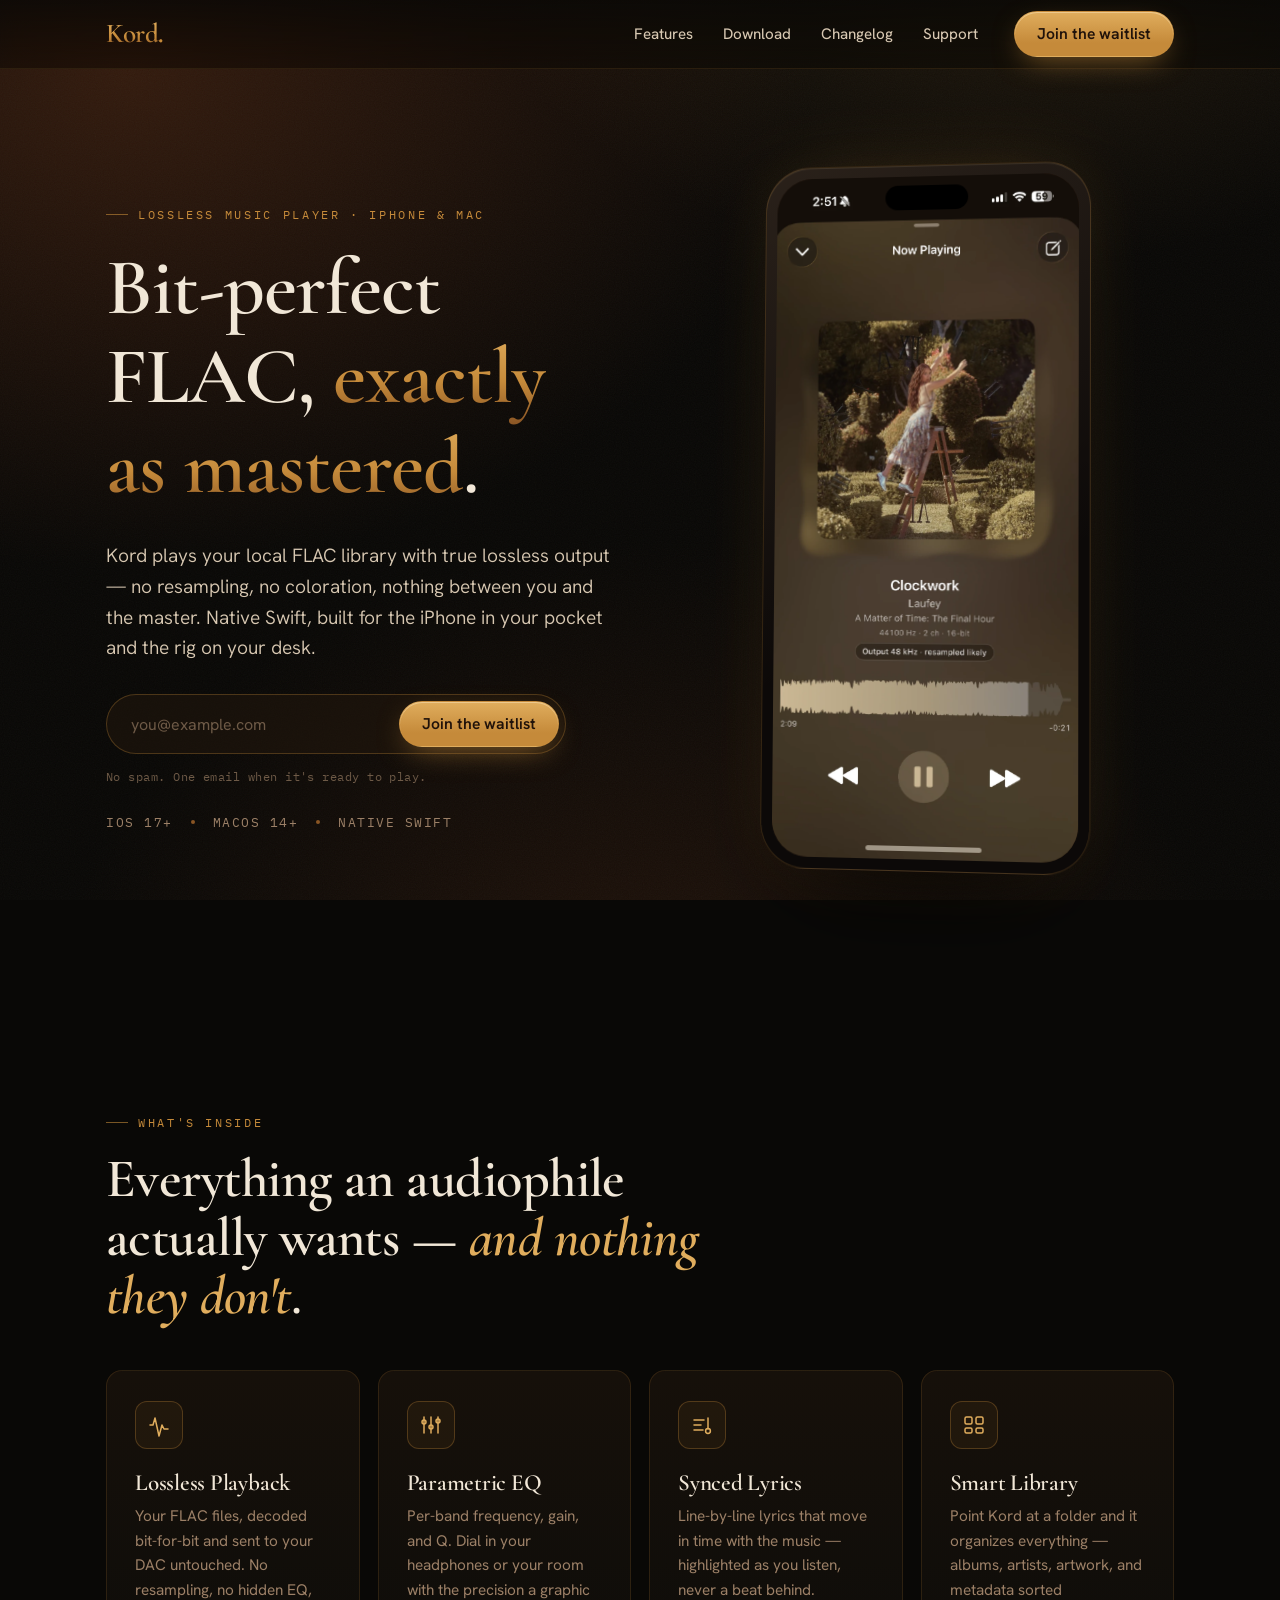
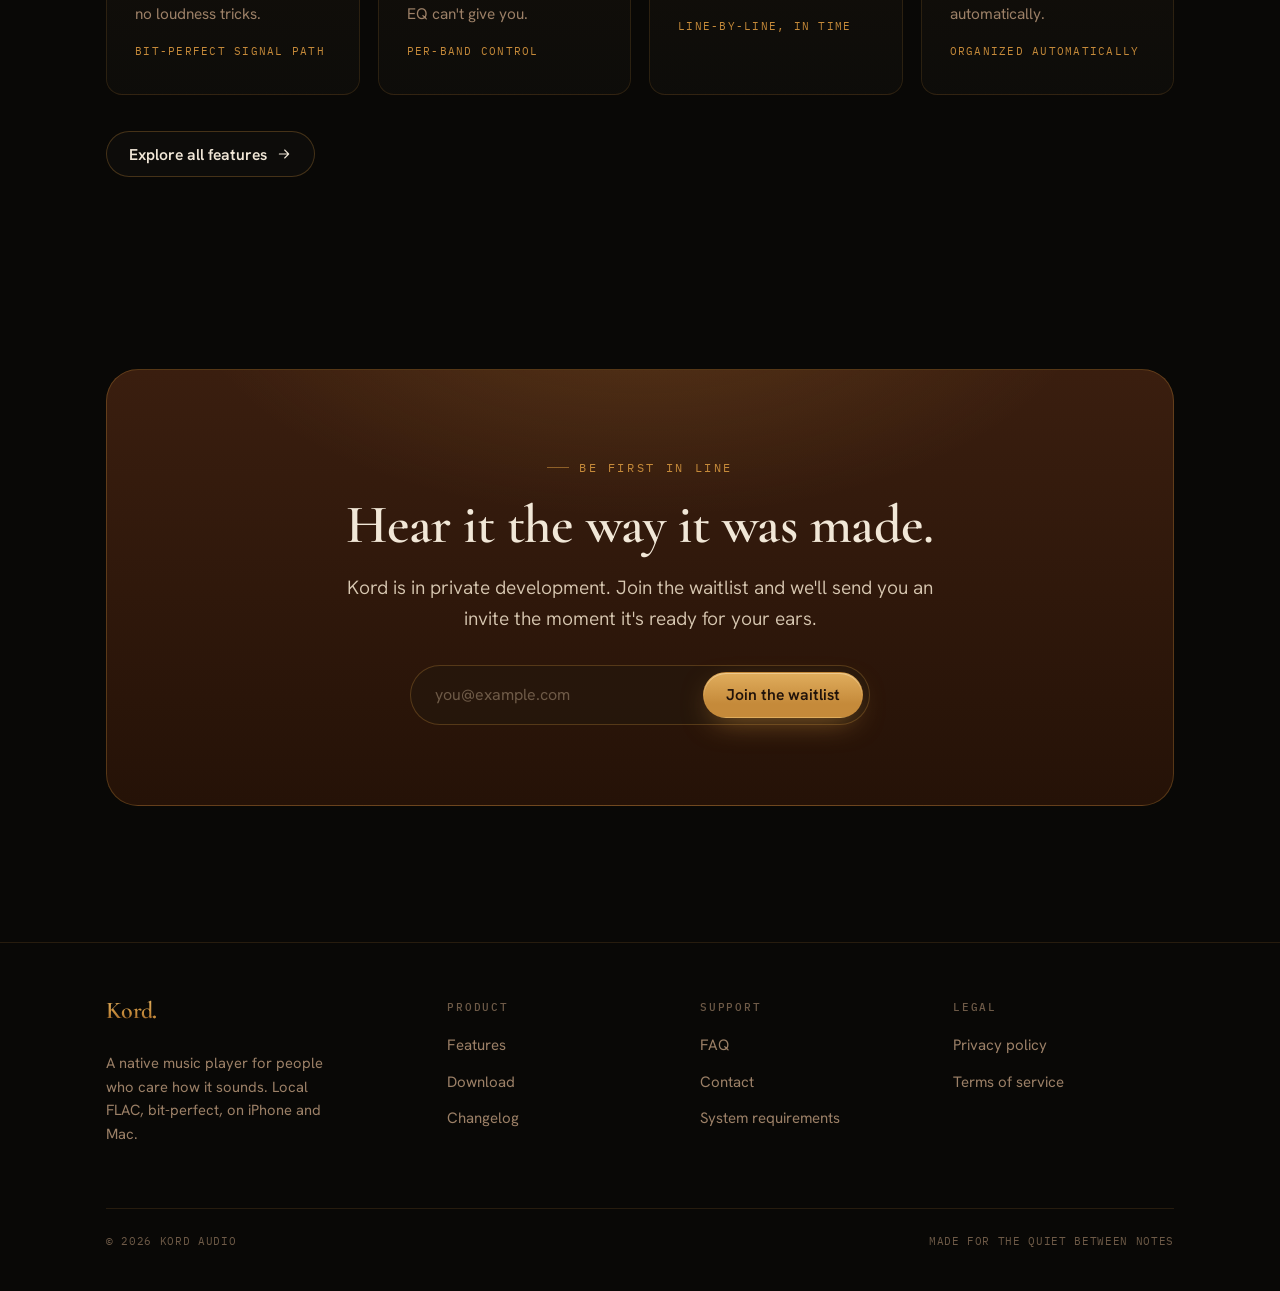
==== index.html @ 44c31650 "Add feature screenshots, clean URLs, and real support email - Wire real iOS screenshots into the Pla" ====
<!DOCTYPE html>
<html lang="en">
<head>
<meta charset="UTF-8" />
<meta name="viewport" content="width=device-width, initial-scale=1.0" />
<link rel="preconnect" href="https://fonts.googleapis.com" />
<link rel="preconnect" href="https://fonts.gstatic.com" crossorigin />
<title>Kord — Bit-perfect FLAC, exactly as mastered</title>
<meta name="description" content="Kord is a native iPhone and Mac music player for audiophiles. Lossless, bit-perfect FLAC playback with parametric EQ, line-by-line synced lyrics, and an automatically organized library." />

<!-- Open Graph -->
<meta property="og:type" content="website" />
<meta property="og:title" content="Kord — Bit-perfect FLAC, exactly as mastered" />
<meta property="og:description" content="A native iPhone & Mac player for audiophiles. Lossless FLAC, parametric EQ, synced lyrics, smart library." />
<meta property="og:image" content="https://kordsound.com/assets/og.png" />
<meta property="og:image:width" content="2400" />
<meta property="og:image:height" content="1260" />
<meta property="og:url" content="https://kordsound.com/" />
<meta property="og:site_name" content="Kord" />
<meta name="twitter:card" content="summary_large_image" />
<meta name="twitter:image" content="https://kordsound.com/assets/og.png" />
<meta name="theme-color" content="#3A1E0F" />

<link rel="icon" type="image/png" href="assets/kord-logo.png" />
<link rel="apple-touch-icon" href="assets/kord-logo.png" />
<link rel="canonical" href="https://kordsound.com/" />
<!-- Source of truth: assets/site.css (inlined below for reliable rendering; re-inject after edits) -->
<style id="kord-css">
/* ============================================================
   KORD — site stylesheet
   Warm, premium audiophile. Espresso + near-black + amber gold.
   Palette pulled from the app's BrandPalette.swift.
   ============================================================ */

@import url('https://fonts.googleapis.com/css2?family=Cormorant+Garamond:ital,wght@0,400;0,500;0,600;0,700;1,500&family=Hanken+Grotesk:wght@300;400;500;600;700&family=IBM+Plex+Mono:wght@400;500&display=swap');

:root {
  /* Brand fields */
  --near-black:   #090806;
  --surface:      #13110D;
  --espresso:     #3A1E0F;
  --shadow-brown: #251207;
  --walnut:       #5A2F16;

  /* Gold / accent */
  --gold:    #C58A3A;
  --gold-hi: #E0AD5D;
  --bronze:  #8A5524;

  /* Text */
  --text:        #F1E7D7;
  --text-soft:   #D8C8B2;
  --text-muted:  #9C8067;
  --text-faint:  #6E5A47;

  /* Lines & glass */
  --line:        rgba(197, 138, 58, 0.16);
  --line-strong: rgba(197, 138, 58, 0.30);
  --glass:       rgba(36, 24, 14, 0.55);

  /* Type */
  --serif: 'Cormorant Garamond', 'Times New Roman', Georgia, serif;
  --sans:  'Hanken Grotesk', -apple-system, BlinkMacSystemFont, 'Segoe UI', sans-serif;
  --mono:  'IBM Plex Mono', ui-monospace, 'SF Mono', Menlo, monospace;

  /* Layout */
  --maxw: 1180px;
  --gutter: clamp(20px, 5vw, 56px);
  --radius: 16px;
  --radius-sm: 10px;

  --ease: cubic-bezier(0.22, 0.61, 0.36, 1);
}

*, *::before, *::after { box-sizing: border-box; }

html { -webkit-text-size-adjust: 100%; scroll-behavior: smooth; }

body {
  margin: 0;
  font-family: var(--sans);
  font-weight: 400;
  color: var(--text);
  background: var(--near-black);
  line-height: 1.6;
  -webkit-font-smoothing: antialiased;
  text-rendering: optimizeLegibility;
  overflow-x: hidden;
}

/* Warm ambient background: near-black base with espresso glow pools + faint grain */
body::before {
  content: "";
  position: fixed;
  inset: 0;
  z-index: -2;
  background:
    radial-gradient(900px 600px at 78% -10%, rgba(197,138,58,0.14), transparent 60%),
    radial-gradient(1100px 800px at 10% 8%, rgba(58,30,15,0.85), transparent 62%),
    radial-gradient(1000px 900px at 50% 120%, rgba(58,30,15,0.55), transparent 60%),
    var(--near-black);
}
body::after {
  content: "";
  position: fixed;
  inset: 0;
  z-index: -1;
  pointer-events: none;
  opacity: 0.04;
  background-image: url("data:image/svg+xml,%3Csvg xmlns='http://www.w3.org/2000/svg' width='160' height='160'%3E%3Cfilter id='n'%3E%3CfeTurbulence type='fractalNoise' baseFrequency='0.85' numOctaves='2' stitchTiles='stitch'/%3E%3C/filter%3E%3Crect width='100%25' height='100%25' filter='url(%23n)'/%3E%3C/svg%3E");
}

img { max-width: 100%; display: block; }
a { color: inherit; text-decoration: none; }

/* ---------- Layout helpers ---------- */
.container {
  width: 100%;
  max-width: var(--maxw);
  margin-inline: auto;
  padding-inline: var(--gutter);
}
.section { padding-block: clamp(64px, 12vw, 140px); }
.section--tight { padding-block: clamp(48px, 8vw, 96px); }

.eyebrow {
  font-family: var(--mono);
  font-size: 12px;
  letter-spacing: 0.22em;
  text-transform: uppercase;
  color: var(--gold);
  margin: 0 0 18px;
  display: inline-flex;
  align-items: center;
  gap: 10px;
}
.eyebrow::before {
  content: "";
  width: 22px; height: 1px;
  background: var(--gold);
  opacity: 0.6;
}

/* ---------- Typography ---------- */
h1, h2, h3 {
  font-family: var(--serif);
  font-weight: 600;
  line-height: 1.08;
  letter-spacing: -0.01em;
  color: var(--text);
  margin: 0;
  text-wrap: pretty;
}
.display {
  font-size: clamp(2.6rem, 6.6vw, 5rem);
  font-weight: 600;
  line-height: 1.12;
  text-wrap: pretty;
}
.h2 { font-size: clamp(2rem, 4.6vw, 3.4rem); }
.h3 { font-size: clamp(1.4rem, 2.6vw, 1.9rem); }

.lead {
  font-size: clamp(1.05rem, 1.5vw, 1.28rem);
  color: var(--text-soft);
  max-width: 56ch;
  font-weight: 350;
  text-wrap: pretty;
}
.muted { color: var(--text-muted); }

.gold-text {
  background: linear-gradient(180deg, var(--gold-hi), var(--gold) 55%, var(--bronze));
  -webkit-background-clip: text;
  background-clip: text;
  color: transparent;
}
em.serif-italic { font-style: italic; color: var(--gold-hi); }

/* ---------- Buttons ---------- */
.btn {
  display: inline-flex;
  align-items: center;
  justify-content: center;
  gap: 9px;
  font-family: var(--sans);
  font-weight: 600;
  font-size: 0.98rem;
  line-height: 1;
  padding: 14px 22px;
  border-radius: 999px;
  border: 1px solid transparent;
  cursor: pointer;
  transition: transform .25s var(--ease), box-shadow .25s var(--ease),
              background .25s var(--ease), border-color .25s var(--ease);
  white-space: nowrap;
}
.btn:active { transform: translateY(1px) scale(0.99); }

.btn--gold {
  color: #20120A;
  background: linear-gradient(180deg, var(--gold-hi), var(--gold) 70%);
  box-shadow: 0 1px 0 rgba(255,236,200,0.45) inset, 0 10px 30px -10px rgba(197,138,58,0.7);
}
.btn--gold:hover {
  transform: translateY(-2px);
  box-shadow: 0 1px 0 rgba(255,236,200,0.55) inset, 0 16px 40px -12px rgba(197,138,58,0.85);
}
.btn--ghost {
  color: var(--text);
  border-color: var(--line-strong);
  background: rgba(241,231,215,0.02);
}
.btn--ghost:hover { border-color: var(--gold); color: var(--gold-hi); background: rgba(197,138,58,0.06); }
.btn--block { width: 100%; }
.btn--lg { padding: 17px 28px; font-size: 1.04rem; }

/* ---------- Header ---------- */
.site-header {
  position: sticky;
  top: 0;
  z-index: 100;
  backdrop-filter: blur(14px) saturate(140%);
  background: linear-gradient(180deg, rgba(9,8,6,0.82), rgba(9,8,6,0.5));
  border-bottom: 1px solid var(--line);
}
.site-header__inner {
  display: flex;
  align-items: center;
  justify-content: space-between;
  height: 68px;
}
.wordmark {
  font-family: var(--serif);
  font-weight: 600;
  font-size: 1.7rem;
  letter-spacing: -0.01em;
  line-height: 1;
  display: inline-block;
  white-space: nowrap;
}
.wordmark .dot { color: var(--gold); margin-left: -0.04em; }
.wordmark--gold {
  background: linear-gradient(180deg, var(--gold-hi), var(--gold) 60%, var(--bronze));
  -webkit-background-clip: text;
  background-clip: text;
  color: transparent;
}

.nav {
  display: flex;
  align-items: center;
  gap: clamp(18px, 3vw, 36px);
}
.nav__links {
  display: flex;
  gap: clamp(16px, 2.4vw, 30px);
  list-style: none;
  margin: 0; padding: 0;
}
.nav__links a {
  font-size: 0.95rem;
  color: var(--text-soft);
  font-weight: 450;
  position: relative;
  padding-block: 6px;
  transition: color .2s var(--ease);
}
.nav__links a:hover { color: var(--text); }
.nav__links a.is-active { color: var(--gold-hi); }
.nav__links a.is-active::after {
  content: ""; position: absolute; left: 0; right: 0; bottom: -2px;
  height: 1px; background: var(--gold);
}
.nav__cta { display: inline-flex; }

.nav-toggle {
  display: none;
  background: none; border: 1px solid var(--line-strong);
  border-radius: 8px; width: 40px; height: 38px;
  cursor: pointer; color: var(--text);
  align-items: center; justify-content: center;
}
.nav-toggle svg { width: 20px; height: 20px; }

/* ---------- Hero ---------- */
.hero { position: relative; padding-top: clamp(48px, 8vw, 92px); }
.hero__grid {
  display: grid;
  grid-template-columns: 1.02fr 1fr;
  gap: clamp(32px, 5vw, 72px);
  align-items: center;
}
.hero__copy { max-width: 600px; }
.hero h1 { margin-bottom: 30px; }
.hero .lead { margin-bottom: 30px; }
.platform-tags {
  display: flex; gap: 18px; align-items: center;
  margin-top: 26px;
  font-family: var(--mono);
  font-size: 12.5px;
  letter-spacing: 0.12em;
  color: var(--text-muted);
  text-transform: uppercase;
}
.platform-tags .dotsep { width: 4px; height: 4px; border-radius: 50%; background: var(--bronze); }

/* ---------- Waitlist form ---------- */
.waitlist {
  display: flex;
  gap: 10px;
  max-width: 460px;
  background: var(--glass);
  border: 1px solid var(--line-strong);
  border-radius: 999px;
  padding: 6px 6px 6px 6px;
  transition: border-color .25s var(--ease), box-shadow .25s var(--ease);
}
.waitlist:focus-within {
  border-color: var(--gold);
  box-shadow: 0 0 0 4px rgba(197,138,58,0.12);
}
.waitlist input {
  flex: 1;
  min-width: 0;
  background: transparent;
  border: none;
  outline: none;
  color: var(--text);
  font-family: var(--sans);
  font-size: 1rem;
  padding: 12px 8px 12px 18px;
}
.waitlist input::placeholder { color: var(--text-faint); }
.waitlist .btn { flex-shrink: 0; }
.waitlist--stack { flex-direction: column; border-radius: var(--radius); padding: 0; gap: 0; background: none; border: none; }
.waitlist--stack input {
  background: var(--glass);
  border: 1px solid var(--line-strong);
  border-radius: var(--radius-sm);
  padding: 15px 18px;
}
.waitlist--stack .btn { width: 100%; }

.waitlist-note {
  font-family: var(--mono);
  font-size: 11.5px;
  letter-spacing: 0.04em;
  color: var(--text-faint);
  margin-top: 14px;
}
.waitlist-success {
  display: none;
  align-items: center;
  gap: 12px;
  max-width: 460px;
  padding: 16px 22px;
  border-radius: 999px;
  background: rgba(197,138,58,0.10);
  border: 1px solid var(--line-strong);
  color: var(--gold-hi);
  font-weight: 500;
  animation: pop .5s var(--ease);
}
.waitlist-success.is-shown { display: flex; }
.waitlist-form.is-done .waitlist { display: none; }
.check-badge {
  width: 26px; height: 26px; border-radius: 50%;
  background: linear-gradient(180deg, var(--gold-hi), var(--gold));
  display: grid; place-items: center; flex-shrink: 0;
}
.check-badge svg { width: 14px; height: 14px; stroke: #20120A; }
@keyframes pop { from { opacity: 0; transform: scale(0.96); } to { opacity: 1; transform: scale(1); } }

/* ---------- iPhone now-playing mockup (mirrors the Kord iOS app) ---------- */
.iphone {
  width: min(330px, 82vw);
  margin-inline: auto;
  aspect-ratio: 9 / 19.3;
  border-radius: 46px;
  padding: 11px;
  background: linear-gradient(155deg, #2a211a, #0c0908 62%);
  border: 1px solid rgba(197,138,58,0.22);
  box-shadow:
    0 1px 0 rgba(255,221,170,0.10) inset,
    0 50px 100px -34px rgba(0,0,0,0.9),
    0 0 80px -22px rgba(197,138,58,0.30);
  position: relative;
  transform: perspective(1700px) rotateY(-7deg) rotateX(2.5deg);
  transition: transform .6s var(--ease);
}
.iphone:hover { transform: perspective(1700px) rotateY(-2.5deg) rotateX(1deg) translateY(-5px); }
.iphone__screen {
  position: relative;
  height: 100%;
  border-radius: 36px;
  overflow: hidden;
  background: var(--shadow-brown);
  display: flex;
  flex-direction: column;
}
.iphone__island {
  position: absolute; top: 9px; left: 50%; transform: translateX(-50%);
  width: 84px; height: 25px; border-radius: 999px; background: #000; z-index: 6;
}
/* real Now Playing screenshot, filling the screen */
.iphone__shot { position: absolute; inset: 0; width: 100%; height: 100%; object-fit: cover; object-position: top center; z-index: 1; display: block; }
.ios-home { position: absolute; bottom: 8px; left: 50%; transform: translateX(-50%); width: 116px; height: 5px; border-radius: 999px; background: rgba(241,231,215,0.55); z-index: 5; }

/* ---------- Placeholder (striped) ---------- */
.ph {
  position: relative;
  display: grid; place-items: center;
  background:
    repeating-linear-gradient(135deg, rgba(197,138,58,0.10) 0 10px, rgba(197,138,58,0.02) 10px 20px),
    var(--shadow-brown);
  color: var(--text-faint);
}
.ph span {
  font-family: var(--mono); font-size: 10px; letter-spacing: 0.1em;
  text-transform: uppercase; color: var(--text-muted);
}

/* ---------- Feature cards ---------- */
.grid-features {
  display: grid;
  grid-template-columns: repeat(auto-fit, minmax(250px, 1fr));
  gap: 18px;
}
.fcard {
  position: relative;
  padding: 30px 28px 32px;
  border-radius: var(--radius);
  background: linear-gradient(180deg, rgba(36,24,14,0.5), rgba(19,17,13,0.5));
  border: 1px solid var(--line);
  overflow: hidden;
  transition: transform .35s var(--ease), border-color .35s var(--ease), background .35s var(--ease);
}
.fcard::after {
  content: ""; position: absolute; inset: 0; pointer-events: none;
  background: radial-gradient(420px 200px at 80% -10%, rgba(197,138,58,0.12), transparent 70%);
  opacity: 0; transition: opacity .4s var(--ease);
}
.fcard:hover { transform: translateY(-5px); border-color: var(--line-strong); }
.fcard:hover::after { opacity: 1; }
.fcard__icon {
  width: 48px; height: 48px; border-radius: 12px;
  display: grid; place-items: center;
  border: 1px solid var(--line-strong);
  background: rgba(197,138,58,0.07);
  margin-bottom: 22px;
}
.fcard__icon svg { width: 24px; height: 24px; stroke: var(--gold-hi); fill: none; stroke-width: 1.5; }
.fcard h3 { font-size: 1.45rem; margin-bottom: 8px; }
.fcard p { color: var(--text-muted); font-size: 0.96rem; margin: 0; }
.fcard__tag {
  font-family: var(--mono); font-size: 10.5px; letter-spacing: 0.12em;
  text-transform: uppercase; color: var(--gold); margin-top: 16px; display: inline-block;
}

/* feature — large alternating rows (features page) */
.frow {
  display: grid;
  grid-template-columns: 1fr 1fr;
  gap: clamp(28px, 5vw, 72px);
  align-items: center;
  padding-block: clamp(40px, 7vw, 84px);
  border-top: 1px solid var(--line);
}
.frow:nth-child(even) .frow__visual { order: -1; }
.frow__num { font-family: var(--mono); font-size: 12px; color: var(--gold); letter-spacing: 0.2em; }
.frow h2 { margin: 14px 0 16px; }
.frow ul { list-style: none; margin: 22px 0 0; padding: 0; display: grid; gap: 12px; }
.frow li { display: flex; gap: 12px; color: var(--text-soft); font-size: 0.98rem; }
.frow li svg { width: 18px; height: 18px; stroke: var(--gold); flex-shrink: 0; margin-top: 3px; }
.frow__visual {
  aspect-ratio: 4/3; border-radius: var(--radius);
  border: 1px solid var(--line-strong); overflow: hidden;
}

/* ---------- CTA band ---------- */
.cta-band {
  position: relative;
  border-radius: clamp(20px, 4vw, 32px);
  padding: clamp(44px, 7vw, 80px) var(--gutter);
  text-align: center;
  background:
    radial-gradient(700px 360px at 50% -20%, rgba(197,138,58,0.22), transparent 65%),
    linear-gradient(180deg, var(--espresso), var(--shadow-brown));
  border: 1px solid var(--line-strong);
  overflow: hidden;
}
.cta-band h2 { margin-bottom: 16px; }
.cta-band .waitlist, .cta-band .waitlist-success { margin-inline: auto; }
.cta-band .lead { margin-inline: auto; margin-bottom: 30px; }

/* ---------- Footer ---------- */
.site-footer {
  border-top: 1px solid var(--line);
  padding-block: 56px 40px;
  margin-top: 40px;
}
.footer-grid {
  display: grid;
  grid-template-columns: 1.4fr repeat(3, 1fr);
  gap: 40px 32px;
}
.footer-brand .wordmark { font-size: 1.5rem; margin-bottom: 14px; }
.footer-brand p { color: var(--text-muted); font-size: 0.92rem; max-width: 30ch; }
.footer-col h4 {
  font-family: var(--mono); font-size: 11px; letter-spacing: 0.16em; text-transform: uppercase;
  color: var(--text-faint); margin: 0 0 16px; font-weight: 500;
}
.footer-col ul { list-style: none; margin: 0; padding: 0; display: grid; gap: 11px; }
.footer-col a { color: var(--text-muted); font-size: 0.94rem; transition: color .2s; }
.footer-col a:hover { color: var(--gold-hi); }
.footer-bottom {
  display: flex; justify-content: space-between; align-items: center; gap: 16px;
  margin-top: 48px; padding-top: 24px; border-top: 1px solid var(--line);
  font-size: 0.85rem; color: var(--text-faint); flex-wrap: wrap;
}
.footer-bottom .mono { font-family: var(--mono); font-size: 11px; letter-spacing: 0.06em; }

/* ---------- Page hero (interior pages) ---------- */
.page-hero { padding-top: clamp(56px, 9vw, 110px); padding-bottom: clamp(24px, 4vw, 40px); }
.page-hero h1 { margin-bottom: 26px; }
.page-hero .lead { margin-inline: 0; }

/* ---------- Specs (download) ---------- */
.specs { display: grid; grid-template-columns: 1fr 1fr; gap: 18px; }
.spec-card {
  border: 1px solid var(--line); border-radius: var(--radius);
  background: rgba(19,17,13,0.5); padding: 26px 28px;
}
.spec-card h3 { font-size: 1.3rem; margin-bottom: 18px; display: flex; align-items: center; gap: 10px; }
.spec-card h3 svg { width: 20px; height: 20px; stroke: var(--gold-hi); fill: none; stroke-width: 1.5; }
.spec-list { list-style: none; margin: 0; padding: 0; display: grid; gap: 0; }
.spec-list li {
  display: flex; justify-content: space-between; gap: 16px;
  padding: 12px 0; border-top: 1px solid var(--line);
  font-size: 0.94rem;
}
.spec-list li:first-child { border-top: none; }
.spec-list .k { color: var(--text-muted); }
.spec-list .v { color: var(--text); font-family: var(--mono); font-size: 0.84rem; text-align: right; }

.coming-soon-badge {
  display: inline-flex; align-items: center; gap: 10px;
  font-family: var(--mono); font-size: 12px; letter-spacing: 0.14em; text-transform: uppercase;
  color: var(--gold-hi);
  border: 1px solid var(--line-strong); border-radius: 999px;
  padding: 8px 16px; margin-bottom: 24px;
}
.platform-pills { display: flex; gap: 14px; flex-wrap: wrap; margin-top: 4px; }
.platform-pill {
  display: flex; align-items: center; gap: 12px;
  border: 1px solid var(--line); border-radius: var(--radius-sm);
  padding: 16px 20px; background: rgba(19,17,13,0.5); min-width: 200px;
}
.platform-pill svg { width: 26px; height: 26px; fill: var(--gold-hi); }
.platform-pill .pp-name { font-weight: 600; }
.platform-pill .pp-sub { font-family: var(--mono); font-size: 10.5px; color: var(--text-muted); letter-spacing: 0.06em; }

/* ---------- Changelog ---------- */
.log-list { display: grid; gap: 0; }
.log-item {
  display: grid; grid-template-columns: 200px 1fr; gap: 28px;
  padding-block: 34px; border-top: 1px solid var(--line);
  transition: background .3s;
}
.log-item:hover { background: rgba(197,138,58,0.03); }
.log-meta .ver {
  font-family: var(--serif); font-size: 2rem; font-weight: 600; color: var(--gold-hi);
}
.log-meta .date { font-family: var(--mono); font-size: 11.5px; color: var(--text-muted); letter-spacing: 0.06em; margin-top: 4px; }
.log-meta .pill {
  display: inline-block; margin-top: 12px;
  font-family: var(--mono); font-size: 10px; letter-spacing: 0.1em; text-transform: uppercase;
  color: var(--gold); border: 1px solid var(--line-strong); border-radius: 999px; padding: 3px 10px;
}
.log-body h3 { font-size: 1.5rem; margin-bottom: 12px; }
.log-body p { color: var(--text-muted); margin: 0 0 16px; }
.log-body ul { margin: 0; padding-left: 0; list-style: none; display: grid; gap: 10px; }
.log-body li { display: flex; gap: 11px; color: var(--text-soft); font-size: 0.96rem; }
.log-body li::before { content: "—"; color: var(--gold); }
.log-body a.readmore { color: var(--gold-hi); font-weight: 500; font-size: 0.94rem; display: inline-flex; gap: 7px; align-items: center; }

/* changelog single entry */
.prose { max-width: 70ch; }
.prose h2 { font-size: 1.7rem; margin: 38px 0 14px; }
.prose h3 { font-size: 1.3rem; margin: 28px 0 10px; }
.prose p { color: var(--text-soft); margin: 0 0 18px; }
.prose ul { padding-left: 0; list-style: none; display: grid; gap: 11px; margin: 0 0 22px; }
.prose li { display: flex; gap: 12px; color: var(--text-soft); }
.prose li::before { content: "—"; color: var(--gold); flex-shrink: 0; }
.back-link { display: inline-flex; gap: 8px; align-items: center; color: var(--text-muted); font-size: 0.92rem; margin-bottom: 28px; }
.back-link:hover { color: var(--gold-hi); }
.back-link svg { width: 16px; height: 16px; stroke: currentColor; fill: none; stroke-width: 1.6; }

/* ---------- FAQ ---------- */
.faq { display: grid; gap: 0; max-width: 820px; }
.faq-item { border-top: 1px solid var(--line); }
.faq-item:last-child { border-bottom: 1px solid var(--line); }
.faq-q {
  width: 100%; text-align: left; background: none; border: none; cursor: pointer;
  display: flex; justify-content: space-between; align-items: center; gap: 20px;
  padding: 24px 4px; color: var(--text); font-family: var(--serif);
  font-size: clamp(1.15rem, 2vw, 1.45rem); font-weight: 500; line-height: 1.2;
}
.faq-q .chev { width: 22px; height: 22px; flex-shrink: 0; stroke: var(--gold); fill: none; stroke-width: 1.6; transition: transform .35s var(--ease); }
.faq-item.open .faq-q .chev { transform: rotate(45deg); }
.faq-a { overflow: hidden; max-height: 0; transition: max-height .4s var(--ease); }
.faq-a__inner { padding: 0 4px 26px; color: var(--text-muted); max-width: 64ch; }
.faq-a__inner p { margin: 0 0 12px; }

/* ---------- Reveal animation (progressive enhancement: visible by default) ---------- */
.reveal { opacity: 1; transform: none; }
.js-anim .reveal { opacity: 0; transform: translateY(24px); transition: opacity .8s var(--ease), transform .8s var(--ease); }
.js-anim .reveal.in { opacity: 1; transform: none; }
.reveal[data-d="1"] { transition-delay: .08s; }
.reveal[data-d="2"] { transition-delay: .16s; }
.reveal[data-d="3"] { transition-delay: .24s; }
.reveal[data-d="4"] { transition-delay: .32s; }
@media (prefers-reduced-motion: reduce) {
  .reveal { opacity: 1 !important; transform: none !important; }
  .iphone { transform: none !important; }
  * { scroll-behavior: auto !important; }
}

/* ---------- Responsive ---------- */
@media (max-width: 980px) {
  .hero__grid { grid-template-columns: 1fr; }
  .hero__visual { max-width: 360px; margin-inline: auto; }
  .iphone { transform: none; }
  .frow { grid-template-columns: 1fr; }
  .frow:nth-child(even) .frow__visual { order: 0; }
  .specs { grid-template-columns: 1fr; }
  .footer-grid { grid-template-columns: 1fr 1fr; }
  .log-item { grid-template-columns: 1fr; gap: 14px; }
}
@media (max-width: 680px) {
  .nav__links, .nav__cta { display: none; }
  .nav-toggle { display: inline-flex; }
  .nav.is-open .nav__links {
    display: flex; flex-direction: column; gap: 4px;
    position: absolute; left: 0; right: 0; top: 68px;
    background: rgba(9,8,6,0.97); backdrop-filter: blur(16px);
    border-bottom: 1px solid var(--line); padding: 16px var(--gutter) 24px;
  }
  .nav.is-open .nav__links a { padding: 12px 0; font-size: 1.05rem; border-bottom: 1px solid var(--line); }
  .nav.is-open .nav__cta { display: flex; padding: 8px var(--gutter) 20px; position: absolute; left: 0; right: 0; top: calc(68px + 270px); background: rgba(9,8,6,0.97); }
  .waitlist { flex-direction: column; border-radius: var(--radius); padding: 8px; gap: 8px; }
  .waitlist input { padding: 12px 14px; }
  .waitlist .btn { width: 100%; }
  .footer-grid { grid-template-columns: 1fr; gap: 28px; }
}

</style>
</head>
<body>

<!-- ============ HEADER (shared) ============ -->
<header class="site-header">
  <div class="container site-header__inner">
    <a class="wordmark wordmark--gold" href="/" aria-label="Kord home">Kord<span class="dot">.</span></a>
    <nav class="nav" aria-label="Primary">
      <ul class="nav__links">
        <li><a href="features">Features</a></li>
        <li><a href="download">Download</a></li>
        <li><a href="changelog">Changelog</a></li>
        <li><a href="support">Support</a></li>
      </ul>
      <a class="btn btn--gold nav__cta" href="#waitlist">Join the waitlist</a>
    </nav>
    <button class="nav-toggle" aria-label="Menu" aria-expanded="false">
      <svg viewBox="0 0 24 24" fill="none" stroke="currentColor" stroke-width="1.6"><path d="M3 6h18M3 12h18M3 18h18"/></svg>
    </button>
  </div>
</header>

<main>
  <!-- ============ HERO ============ -->
  <section class="hero section" data-screen-label="Home / Hero">
    <div class="container hero__grid">
      <div class="hero__copy">
        <p class="eyebrow">Lossless music player · iPhone &amp; Mac</p>
        <h1 class="display">Bit-perfect FLAC, <span class="gold-text">exactly as mastered</span>.</h1>
        <p class="lead">Kord plays your local FLAC library with true lossless output — no resampling, no coloration, nothing between you and the master. Native Swift, built for the iPhone in your pocket and the rig on your desk.</p>

        <div id="waitlist">
          <!-- Reusable waitlist component -->
          <form class="waitlist-form" novalidate>
            <div class="waitlist">
              <input type="email" name="email" placeholder="you@example.com" aria-label="Email address" required />
              <button type="submit" class="btn btn--gold">Join the waitlist</button>
            </div>
            <div class="waitlist-success" role="status">
              <span class="check-badge"><svg viewBox="0 0 24 24" fill="none" stroke-width="3" stroke-linecap="round" stroke-linejoin="round"><path d="M5 13l4 4L19 7"/></svg></span>
              <span>You're on the list. We'll email you the moment Kord ships.</span>
            </div>
            <p class="waitlist-note">No spam. One email when it's ready to play.</p>
          </form>
        </div>

        <div class="platform-tags">
          <span>iOS 17+</span><span class="dotsep"></span>
          <span>macOS 14+</span><span class="dotsep"></span>
          <span>Native Swift</span>
        </div>
      </div>

      <!-- Real Kord Now Playing screenshot inside a CSS device bezel -->
      <div class="hero__visual">
        <div class="iphone" role="img" aria-label="Kord Now Playing screen on iPhone — 'Clockwork' by Laufey playing in lossless FLAC">
          <div class="iphone__screen">
            <img class="iphone__shot" src="assets/now-playing.webp" width="921" height="2000"
                 alt="Kord's Now Playing screen showing 'Clockwork' by Laufey with album artwork, a waveform scrubber, and a lossless audio signal-path badge" />
            <div class="iphone__island" aria-hidden="true"></div>
            <div class="ios-home" aria-hidden="true"></div>
          </div>
        </div>
      </div>
    </div>
  </section>

  <!-- ============ FEATURES GRID ============ -->
  <section class="section section--tight" data-screen-label="Home / Features">
    <div class="container">
      <div class="reveal" style="max-width: 640px; margin-bottom: 44px;">
        <p class="eyebrow">What's inside</p>
        <h2 class="h2">Everything an audiophile actually wants — <em class="serif-italic">and nothing they don't</em>.</h2>
      </div>

      <div class="grid-features">
        <article class="fcard reveal">
          <div class="fcard__icon">
            <svg viewBox="0 0 24 24"><path d="M3 12h3l2-7 4 18 3-11 2 4h4" stroke-linecap="round" stroke-linejoin="round"/></svg>
          </div>
          <h3>Lossless Playback</h3>
          <p>Your FLAC files, decoded bit-for-bit and sent to your DAC untouched. No resampling, no hidden EQ, no loudness tricks.</p>
          <span class="fcard__tag">Bit-perfect signal path</span>
        </article>

        <article class="fcard reveal" data-d="1">
          <div class="fcard__icon">
            <svg viewBox="0 0 24 24"><path d="M5 4v16M12 4v16M19 4v16" stroke-linecap="round"/><circle cx="5" cy="9" r="2" fill="none"/><circle cx="12" cy="14" r="2" fill="none"/><circle cx="19" cy="8" r="2" fill="none"/></svg>
          </div>
          <h3>Parametric EQ</h3>
          <p>Per-band frequency, gain, and Q. Dial in your headphones or your room with the precision a graphic EQ can't give you.</p>
          <span class="fcard__tag">Per-band control</span>
        </article>

        <article class="fcard reveal" data-d="2">
          <div class="fcard__icon">
            <svg viewBox="0 0 24 24"><path d="M4 7h10M4 12h7M4 17h9" stroke-linecap="round"/><path d="M18 5v11" stroke-linecap="round"/><circle cx="18" cy="18" r="2.4" fill="none"/></svg>
          </div>
          <h3>Synced Lyrics</h3>
          <p>Line-by-line lyrics that move in time with the music — highlighted as you listen, never a beat behind.</p>
          <span class="fcard__tag">Line-by-line, in time</span>
        </article>

        <article class="fcard reveal" data-d="3">
          <div class="fcard__icon">
            <svg viewBox="0 0 24 24"><rect x="3" y="4" width="7" height="7" rx="1.5" fill="none"/><rect x="14" y="4" width="7" height="7" rx="1.5" fill="none"/><rect x="3" y="15" width="7" height="5" rx="1.5" fill="none"/><rect x="14" y="15" width="7" height="5" rx="1.5" fill="none"/></svg>
          </div>
          <h3>Smart Library</h3>
          <p>Point Kord at a folder and it organizes everything — albums, artists, artwork, and metadata sorted automatically.</p>
          <span class="fcard__tag">Organized automatically</span>
        </article>
      </div>

      <div class="reveal" style="margin-top: 36px;">
        <a class="btn btn--ghost" href="features">Explore all features
          <svg viewBox="0 0 24 24" width="16" height="16" fill="none" stroke="currentColor" stroke-width="1.6" style="stroke:currentColor"><path d="M5 12h14M13 6l6 6-6 6" stroke-linecap="round" stroke-linejoin="round"/></svg>
        </a>
      </div>
    </div>
  </section>

  <!-- ============ CLOSING CTA ============ -->
  <section class="section section--tight" data-screen-label="Home / CTA">
    <div class="container">
      <div class="cta-band reveal">
        <p class="eyebrow" style="justify-content:center;">Be first in line</p>
        <h2 class="h2">Hear it the way it was made.</h2>
        <p class="lead">Kord is in private development. Join the waitlist and we'll send you an invite the moment it's ready for your ears.</p>
        <form class="waitlist-form" novalidate>
          <div class="waitlist">
            <input type="email" name="email" placeholder="you@example.com" aria-label="Email address" required />
            <button type="submit" class="btn btn--gold">Join the waitlist</button>
          </div>
          <div class="waitlist-success" role="status">
            <span class="check-badge"><svg viewBox="0 0 24 24" fill="none" stroke-width="3" stroke-linecap="round" stroke-linejoin="round"><path d="M5 13l4 4L19 7"/></svg></span>
            <span>You're on the list. We'll be in touch.</span>
          </div>
        </form>
      </div>
    </div>
  </section>
</main>

<!-- ============ FOOTER (shared) ============ -->
<footer class="site-footer">
  <div class="container">
    <div class="footer-grid">
      <div class="footer-brand">
        <div class="wordmark wordmark--gold">Kord<span class="dot">.</span></div>
        <p>A native music player for people who care how it sounds. Local FLAC, bit-perfect, on iPhone and Mac.</p>
      </div>
      <div class="footer-col">
        <h4>Product</h4>
        <ul>
          <li><a href="features">Features</a></li>
          <li><a href="download">Download</a></li>
          <li><a href="changelog">Changelog</a></li>
        </ul>
      </div>
      <div class="footer-col">
        <h4>Support</h4>
        <ul>
          <li><a href="support">FAQ</a></li>
          <li><a href="support#contact">Contact</a></li>
          <li><a href="download">System requirements</a></li>
        </ul>
      </div>
      <div class="footer-col">
        <h4>Legal</h4>
        <ul>
          <li><a href="privacy">Privacy policy</a></li>
          <li><a href="terms">Terms of service</a></li>
        </ul>
      </div>
    </div>
    <div class="footer-bottom">
      <span class="mono">© <span data-year>2026</span> KORD AUDIO</span>
      <span class="mono">MADE FOR THE QUIET BETWEEN NOTES</span>
    </div>
  </div>
</footer>

<!-- Source of truth: assets/site.js (inlined below) -->
<script id="kord-js">
/* KORD — site interactions (vanilla, minimal) */
(function () {
  'use strict';

  /* --- Mobile nav --- */
  function initNav() {
    var toggle = document.querySelector('.nav-toggle');
    var nav = document.querySelector('.nav');
    if (!toggle || !nav) return;
    toggle.addEventListener('click', function () {
      nav.classList.toggle('is-open');
      toggle.setAttribute('aria-expanded', nav.classList.contains('is-open'));
    });
  }

  /* --- Scroll reveals --- */
  function initReveals() {
    var els = document.querySelectorAll('.reveal');
    if (!els.length) return;
    var root = document.documentElement;
    if (!('IntersectionObserver' in window)) { root.classList.remove('js-anim'); return; }
    // Enable animation, but reveal anything already on-screen in the SAME tick (no flash).
    root.classList.add('js-anim');
    var io = new IntersectionObserver(function (entries) {
      entries.forEach(function (en) {
        if (en.isIntersecting) { en.target.classList.add('in'); io.unobserve(en.target); }
      });
    }, { threshold: 0.12, rootMargin: '0px 0px -8% 0px' });
    var vh = window.innerHeight || 800;
    // Reveal anything near the top immediately (absolute floor so a short
    // capture viewport never leaves the hero hidden); observe the rest.
    var floor = Math.max(vh * 0.95, 1100);
    els.forEach(function (e) {
      if (e.getBoundingClientRect().top < floor) { e.classList.add('in'); }
      else { io.observe(e); }
    });
    // Safety net: never let content stay hidden.
    setTimeout(function () { els.forEach(function (e) { e.classList.add('in'); }); }, 700);
  }

  /* --- Waitlist form (placeholder handler) ---
     TODO: wire to a real endpoint. Two easy options:
       1. Netlify Forms — add `data-netlify="true"` + a hidden `form-name` field
          to the <form> and remove the e.preventDefault() below.
       2. Formspree — set the form's action to https://formspree.io/f/XXXX
          and method="POST", then remove preventDefault().
     For now we just simulate success client-side.                          */
  function initWaitlist() {
    document.querySelectorAll('.waitlist-form').forEach(function (form) {
      form.addEventListener('submit', function (e) {
        e.preventDefault(); // remove when wiring a real backend
        var input = form.querySelector('input[type="email"]');
        if (input && !input.checkValidity()) { input.reportValidity(); return; }
        form.classList.add('is-done');
        var ok = form.querySelector('.waitlist-success');
        if (ok) ok.classList.add('is-shown');
        // console.log('waitlist signup →', input ? input.value : '(no email)');
      });
    });
  }

  /* --- FAQ accordion --- */
  function initFaq() {
    document.querySelectorAll('.faq-item').forEach(function (item) {
      var q = item.querySelector('.faq-q');
      var a = item.querySelector('.faq-a');
      if (!q || !a) return;
      q.addEventListener('click', function () {
        var open = item.classList.toggle('open');
        q.setAttribute('aria-expanded', open);
        a.style.maxHeight = open ? a.scrollHeight + 'px' : 0;
      });
    });
  }

  function initYear() {
    document.querySelectorAll('[data-year]').forEach(function (el) {
      el.textContent = new Date().getFullYear();
    });
  }

  document.addEventListener('DOMContentLoaded', function () {
    initNav();
    initReveals();
    initWaitlist();
    initFaq();
    initYear();
  });
})();

</script>
</body>
</html>
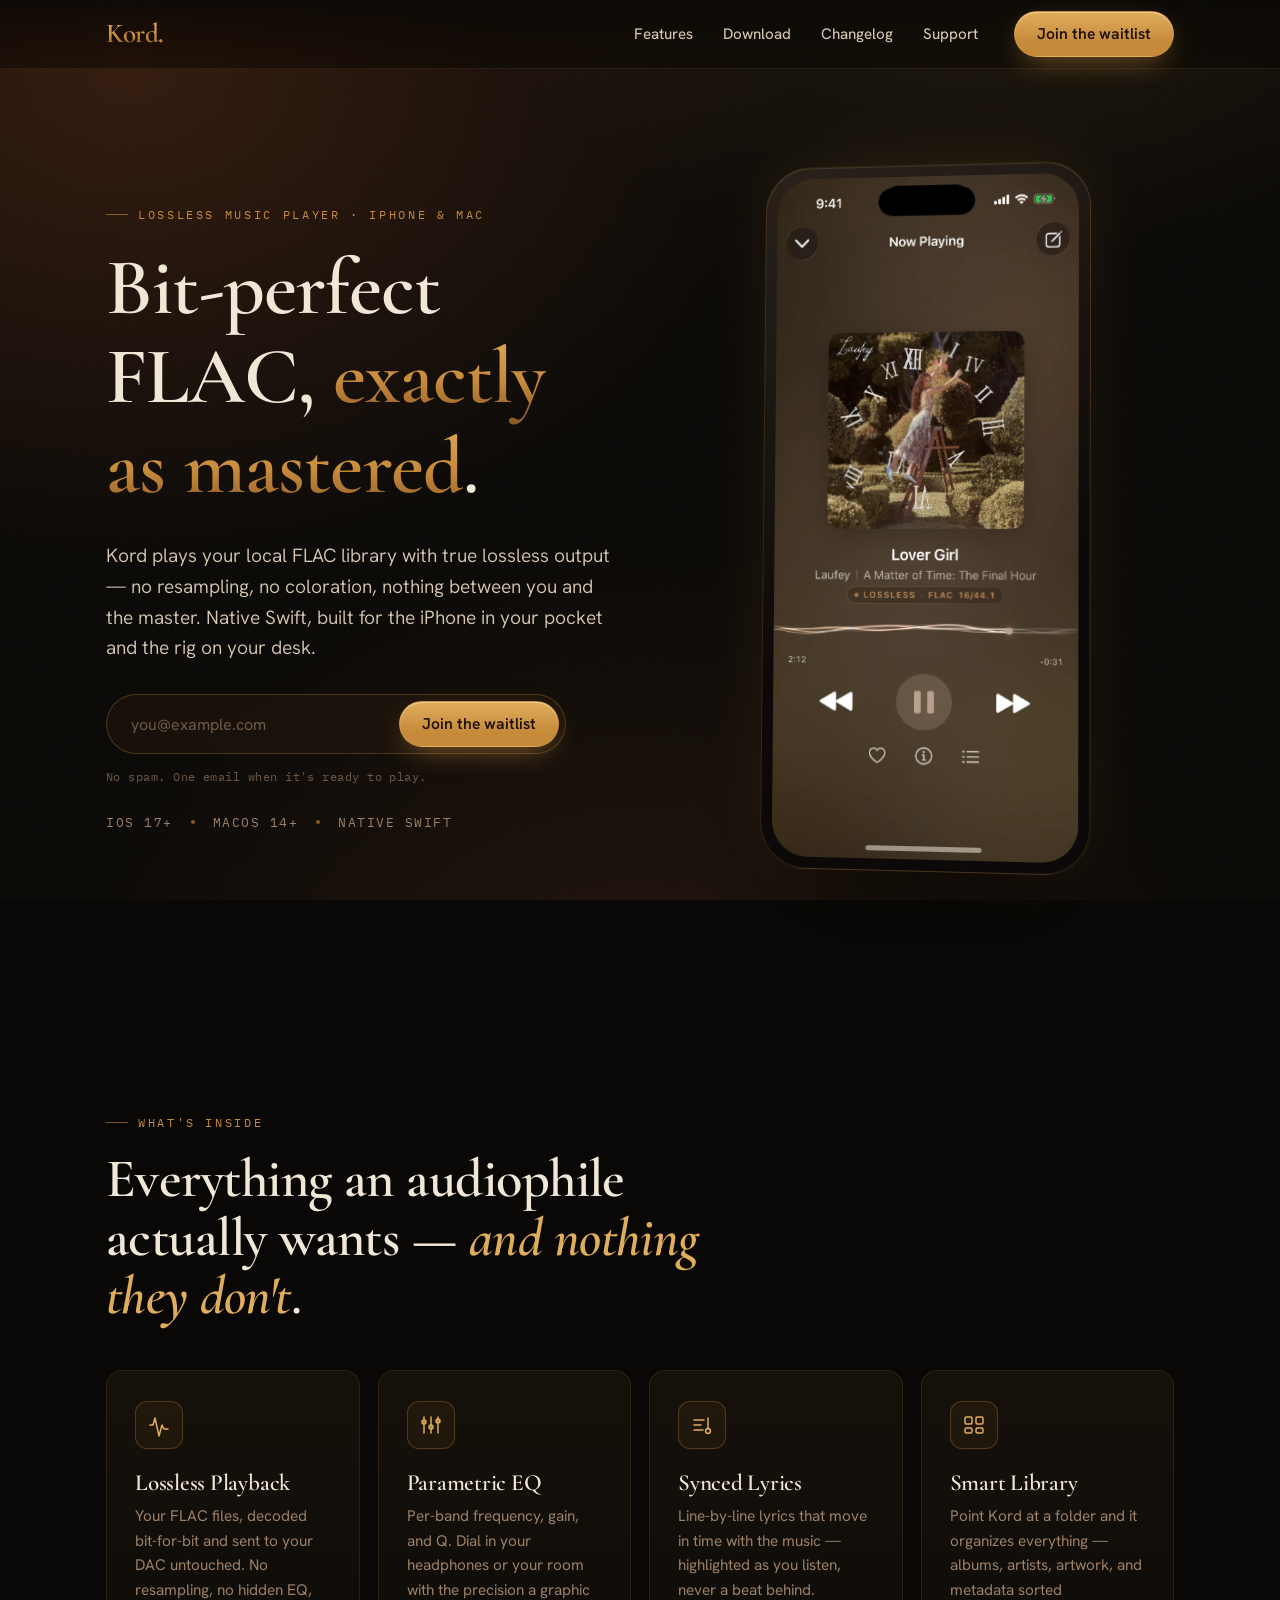
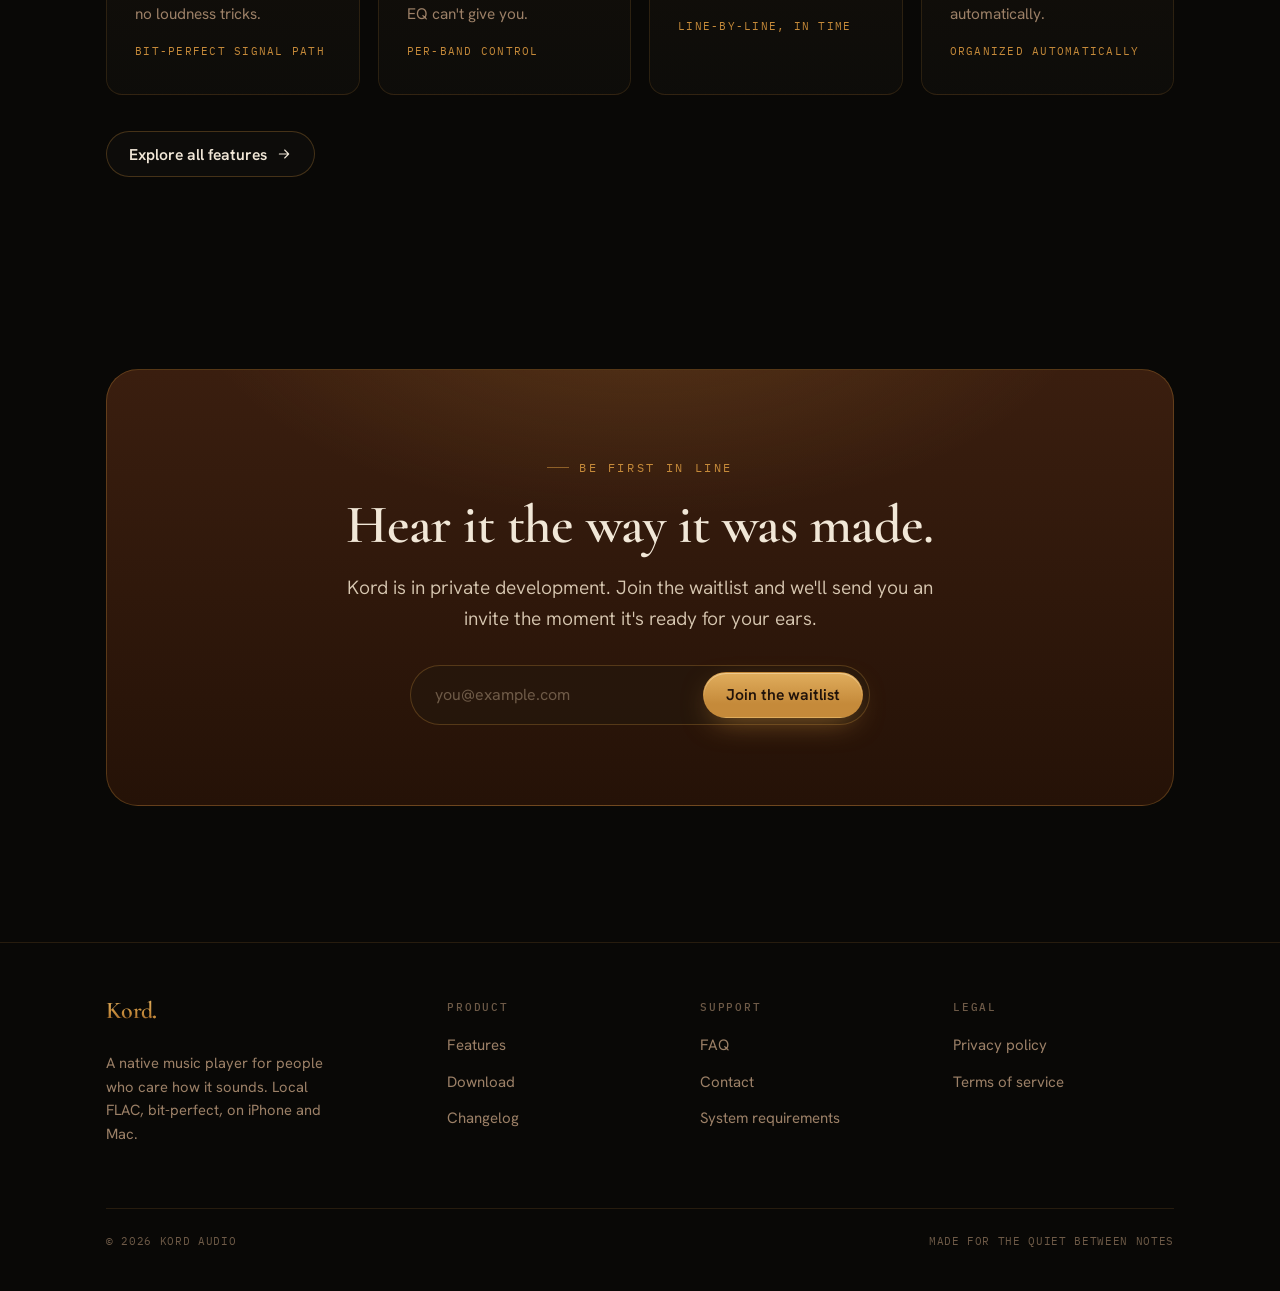
==== commit b54abbc0: "Swap hero shot to 'Lover Girl' and correct image dimensions" ====
--- a/index.html
+++ b/index.html
@@ -711,10 +711,10 @@
 
       <!-- Real Kord Now Playing screenshot inside a CSS device bezel -->
       <div class="hero__visual">
-        <div class="iphone" role="img" aria-label="Kord Now Playing screen on iPhone — 'Clockwork' by Laufey playing in lossless FLAC">
+        <div class="iphone" role="img" aria-label="Kord Now Playing screen on iPhone — 'Lover Girl' by Laufey playing in lossless FLAC">
           <div class="iphone__screen">
-            <img class="iphone__shot" src="assets/now-playing.webp" width="921" height="2000"
-                 alt="Kord's Now Playing screen showing 'Clockwork' by Laufey with album artwork, a waveform scrubber, and a lossless audio signal-path badge" />
+            <img class="iphone__shot" src="assets/now-playing.webp" width="921" height="2002"
+                 alt="Kord's Now Playing screen showing 'Lover Girl' by Laufey with album artwork, a waveform scrubber, and a lossless FLAC 16/44.1 audio badge" />
             <div class="iphone__island" aria-hidden="true"></div>
             <div class="ios-home" aria-hidden="true"></div>
           </div>
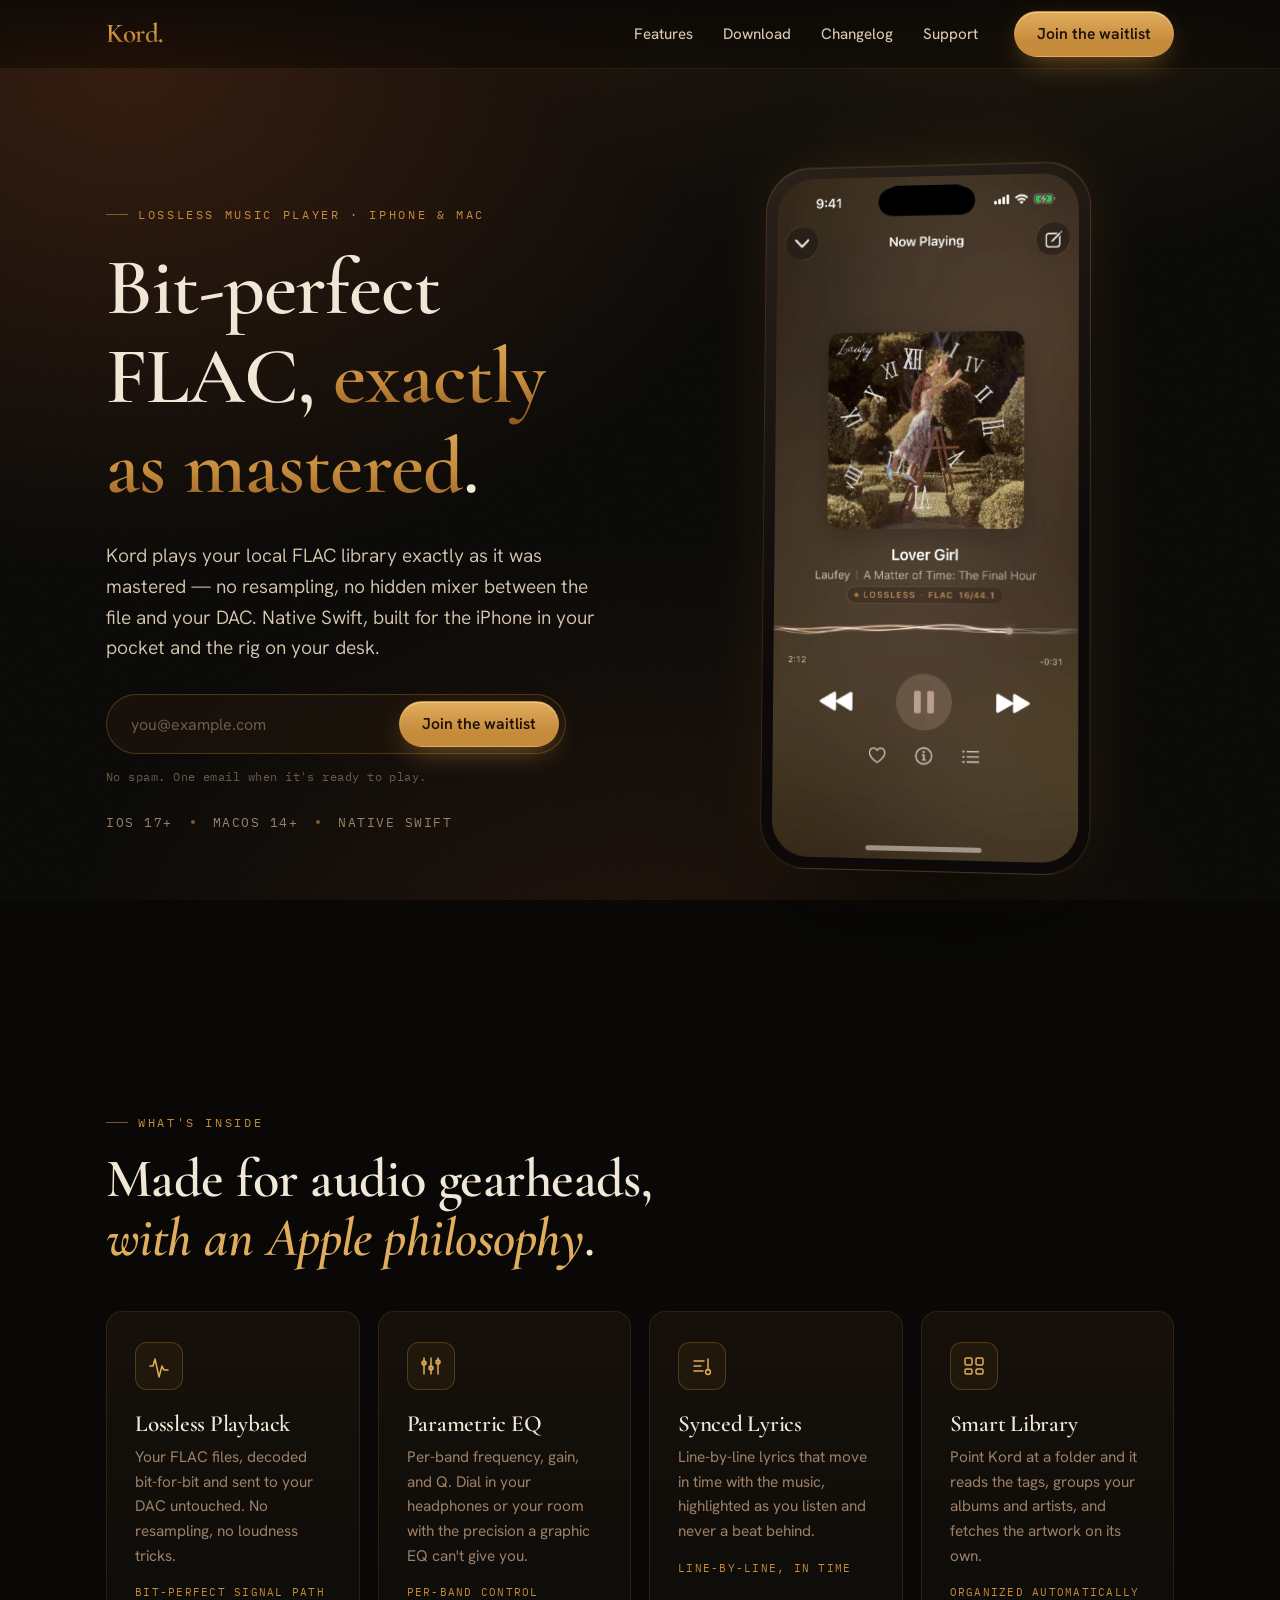
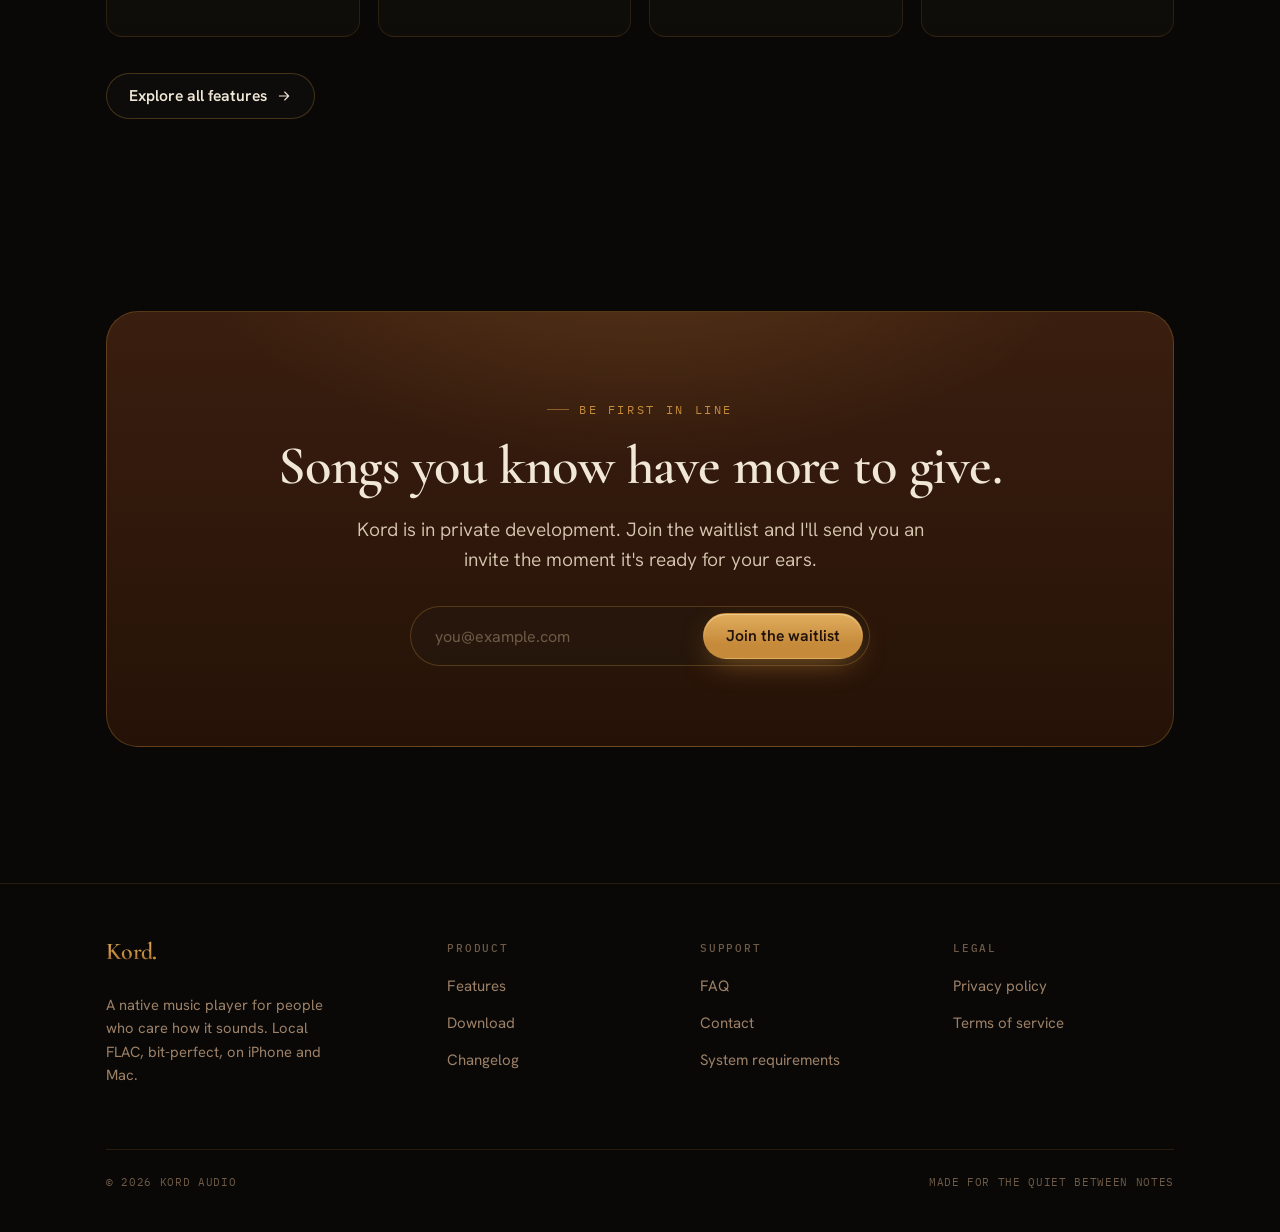
==== commit fe2978bf: "Rewrite copy in first person and wire waitlist to Formspree The site now speaks as "I" — Kord is a s" ====
--- a/index.html
+++ b/index.html
@@ -685,7 +685,7 @@
       <div class="hero__copy">
         <p class="eyebrow">Lossless music player · iPhone &amp; Mac</p>
         <h1 class="display">Bit-perfect FLAC, <span class="gold-text">exactly as mastered</span>.</h1>
-        <p class="lead">Kord plays your local FLAC library with true lossless output — no resampling, no coloration, nothing between you and the master. Native Swift, built for the iPhone in your pocket and the rig on your desk.</p>
+        <p class="lead">Kord plays your local FLAC library exactly as it was mastered — no resampling, no hidden mixer between the file and your DAC. Native Swift, built for the iPhone in your pocket and the rig on your desk.</p>
 
         <div id="waitlist">
           <!-- Reusable waitlist component -->
@@ -696,7 +696,7 @@
             </div>
             <div class="waitlist-success" role="status">
               <span class="check-badge"><svg viewBox="0 0 24 24" fill="none" stroke-width="3" stroke-linecap="round" stroke-linejoin="round"><path d="M5 13l4 4L19 7"/></svg></span>
-              <span>You're on the list. We'll email you the moment Kord ships.</span>
+              <span>You're on the list. I'll email you the moment Kord ships.</span>
             </div>
             <p class="waitlist-note">No spam. One email when it's ready to play.</p>
           </form>
@@ -728,7 +728,7 @@
     <div class="container">
       <div class="reveal" style="max-width: 640px; margin-bottom: 44px;">
         <p class="eyebrow">What's inside</p>
-        <h2 class="h2">Everything an audiophile actually wants — <em class="serif-italic">and nothing they don't</em>.</h2>
+        <h2 class="h2">Made for audio gearheads, <em class="serif-italic">with an Apple philosophy</em>.</h2>
       </div>
 
       <div class="grid-features">
@@ -737,7 +737,7 @@
             <svg viewBox="0 0 24 24"><path d="M3 12h3l2-7 4 18 3-11 2 4h4" stroke-linecap="round" stroke-linejoin="round"/></svg>
           </div>
           <h3>Lossless Playback</h3>
-          <p>Your FLAC files, decoded bit-for-bit and sent to your DAC untouched. No resampling, no hidden EQ, no loudness tricks.</p>
+          <p>Your FLAC files, decoded bit-for-bit and sent to your DAC untouched. No resampling, no loudness tricks.</p>
           <span class="fcard__tag">Bit-perfect signal path</span>
         </article>
 
@@ -755,7 +755,7 @@
             <svg viewBox="0 0 24 24"><path d="M4 7h10M4 12h7M4 17h9" stroke-linecap="round"/><path d="M18 5v11" stroke-linecap="round"/><circle cx="18" cy="18" r="2.4" fill="none"/></svg>
           </div>
           <h3>Synced Lyrics</h3>
-          <p>Line-by-line lyrics that move in time with the music — highlighted as you listen, never a beat behind.</p>
+          <p>Line-by-line lyrics that move in time with the music, highlighted as you listen and never a beat behind.</p>
           <span class="fcard__tag">Line-by-line, in time</span>
         </article>
 
@@ -764,7 +764,7 @@
             <svg viewBox="0 0 24 24"><rect x="3" y="4" width="7" height="7" rx="1.5" fill="none"/><rect x="14" y="4" width="7" height="7" rx="1.5" fill="none"/><rect x="3" y="15" width="7" height="5" rx="1.5" fill="none"/><rect x="14" y="15" width="7" height="5" rx="1.5" fill="none"/></svg>
           </div>
           <h3>Smart Library</h3>
-          <p>Point Kord at a folder and it organizes everything — albums, artists, artwork, and metadata sorted automatically.</p>
+          <p>Point Kord at a folder and it reads the tags, groups your albums and artists, and fetches the artwork on its own.</p>
           <span class="fcard__tag">Organized automatically</span>
         </article>
       </div>
@@ -782,8 +782,8 @@
     <div class="container">
       <div class="cta-band reveal">
         <p class="eyebrow" style="justify-content:center;">Be first in line</p>
-        <h2 class="h2">Hear it the way it was made.</h2>
-        <p class="lead">Kord is in private development. Join the waitlist and we'll send you an invite the moment it's ready for your ears.</p>
+        <h2 class="h2">Songs you know have more to give.</h2>
+        <p class="lead">Kord is in private development. Join the waitlist and I'll send you an invite the moment it's ready for your ears.</p>
         <form class="waitlist-form" novalidate>
           <div class="waitlist">
             <input type="email" name="email" placeholder="you@example.com" aria-label="Email address" required />
@@ -791,7 +791,7 @@
           </div>
           <div class="waitlist-success" role="status">
             <span class="check-badge"><svg viewBox="0 0 24 24" fill="none" stroke-width="3" stroke-linecap="round" stroke-linejoin="round"><path d="M5 13l4 4L19 7"/></svg></span>
-            <span>You're on the list. We'll be in touch.</span>
+            <span>You're on the list. I'll be in touch.</span>
           </div>
         </form>
       </div>
@@ -880,23 +880,38 @@
     setTimeout(function () { els.forEach(function (e) { e.classList.add('in'); }); }, 700);
   }
 
-  /* --- Waitlist form (placeholder handler) ---
-     TODO: wire to a real endpoint. Two easy options:
-       1. Netlify Forms — add `data-netlify="true"` + a hidden `form-name` field
-          to the <form> and remove the e.preventDefault() below.
-       2. Formspree — set the form's action to https://formspree.io/f/XXXX
-          and method="POST", then remove preventDefault().
-     For now we just simulate success client-side.                          */
+  /* --- Waitlist form (Formspree) ---
+     FORMSPREE_ID is the id at the end of your form's endpoint at
+     formspree.io (https://formspree.io/f/<id>). Until it's set,
+     submissions show a visible error instead of pretending to succeed. */
+  var FORMSPREE_ID = 'FORMSPREE_ID_HERE';
   function initWaitlist() {
     document.querySelectorAll('.waitlist-form').forEach(function (form) {
       form.addEventListener('submit', function (e) {
-        e.preventDefault(); // remove when wiring a real backend
+        e.preventDefault();
         var input = form.querySelector('input[type="email"]');
         if (input && !input.checkValidity()) { input.reportValidity(); return; }
-        form.classList.add('is-done');
-        var ok = form.querySelector('.waitlist-success');
-        if (ok) ok.classList.add('is-shown');
-        // console.log('waitlist signup →', input ? input.value : '(no email)');
+        var btn = form.querySelector('button[type="submit"]');
+        if (btn) { btn.dataset.label = btn.textContent; btn.disabled = true; btn.textContent = 'Joining…'; }
+        fetch('https://formspree.io/f/' + FORMSPREE_ID, {
+          method: 'POST',
+          headers: { 'Accept': 'application/json', 'Content-Type': 'application/json' },
+          body: JSON.stringify({ email: input ? input.value : '' })
+        }).then(function (res) {
+          if (!res.ok) throw new Error('formspree ' + res.status);
+          form.classList.add('is-done');
+          var ok = form.querySelector('.waitlist-success');
+          if (ok) ok.classList.add('is-shown');
+        }).catch(function () {
+          if (btn) { btn.disabled = false; btn.textContent = btn.dataset.label; }
+          var note = form.querySelector('.waitlist-note');
+          if (!note) {
+            note = document.createElement('p');
+            note.className = 'waitlist-note';
+            form.appendChild(note);
+          }
+          note.textContent = "Couldn't reach the list just now. Please try again in a minute.";
+        });
       });
     });
   }
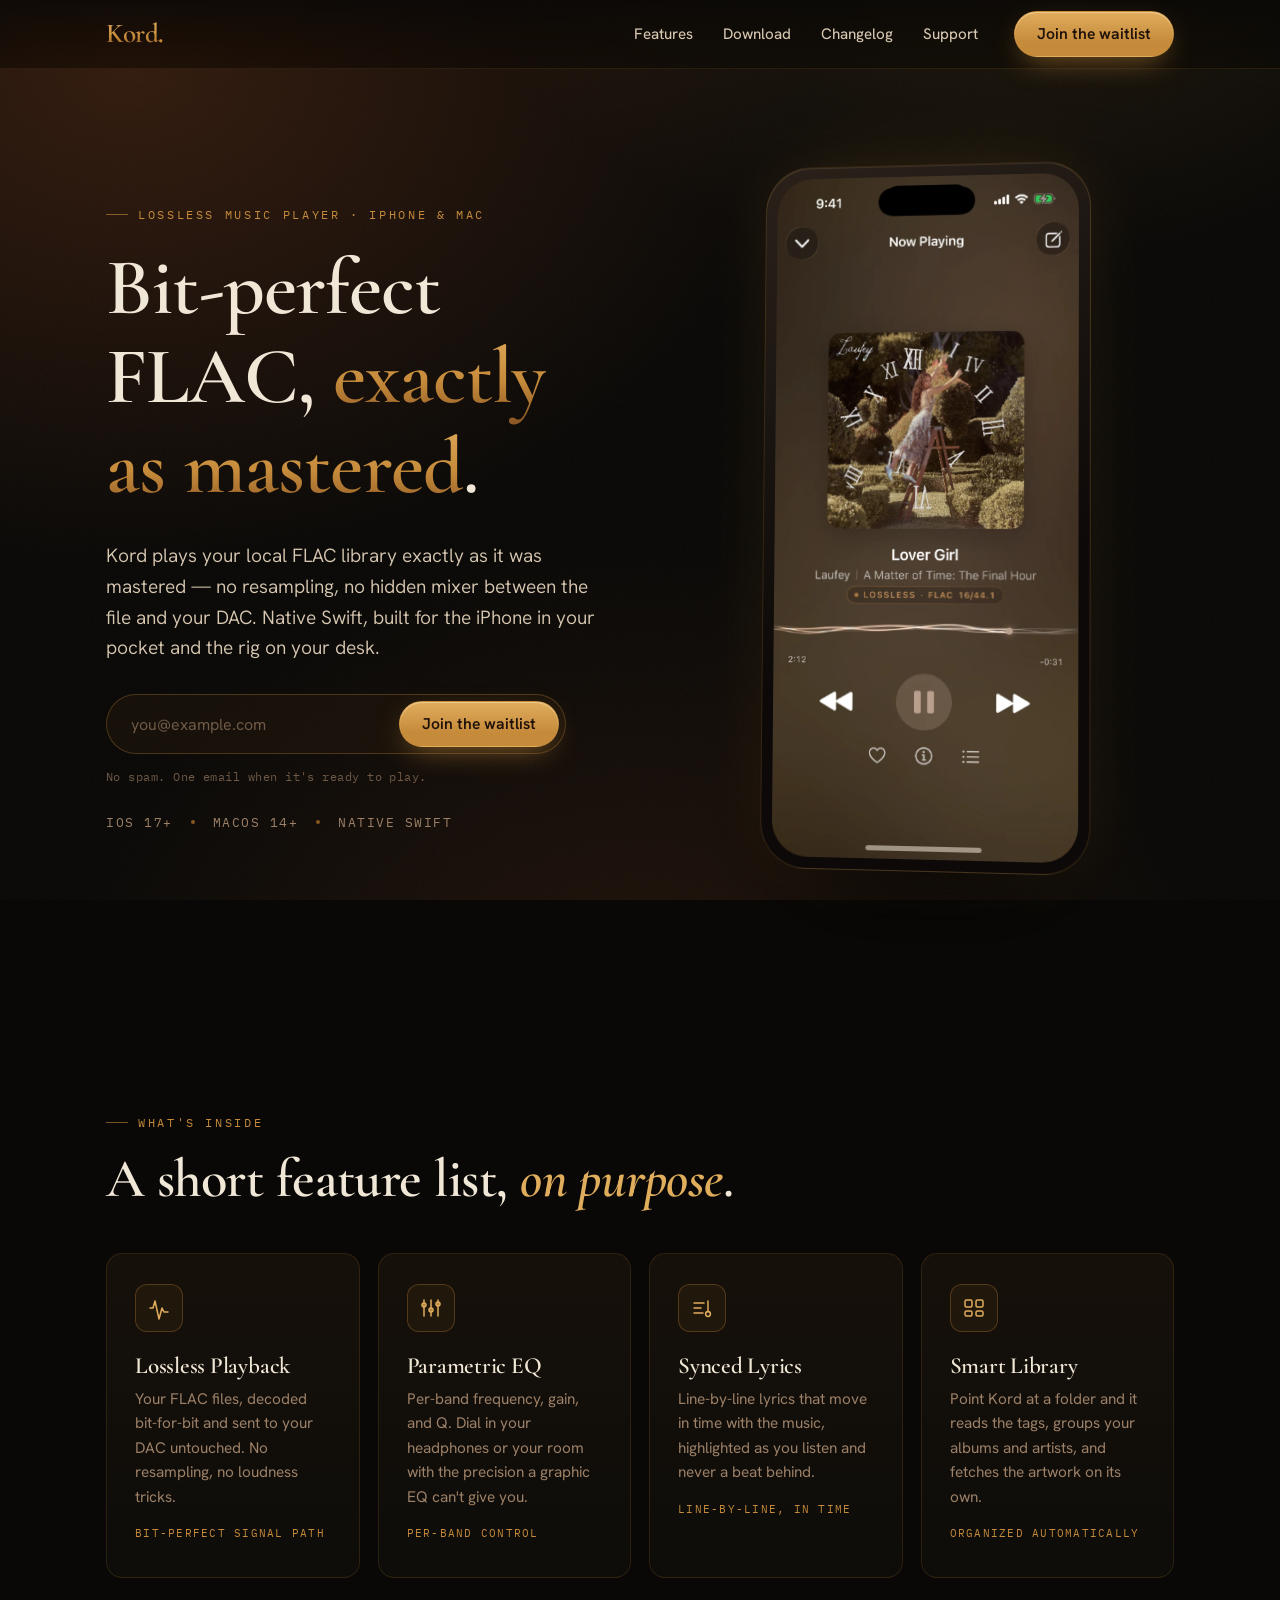
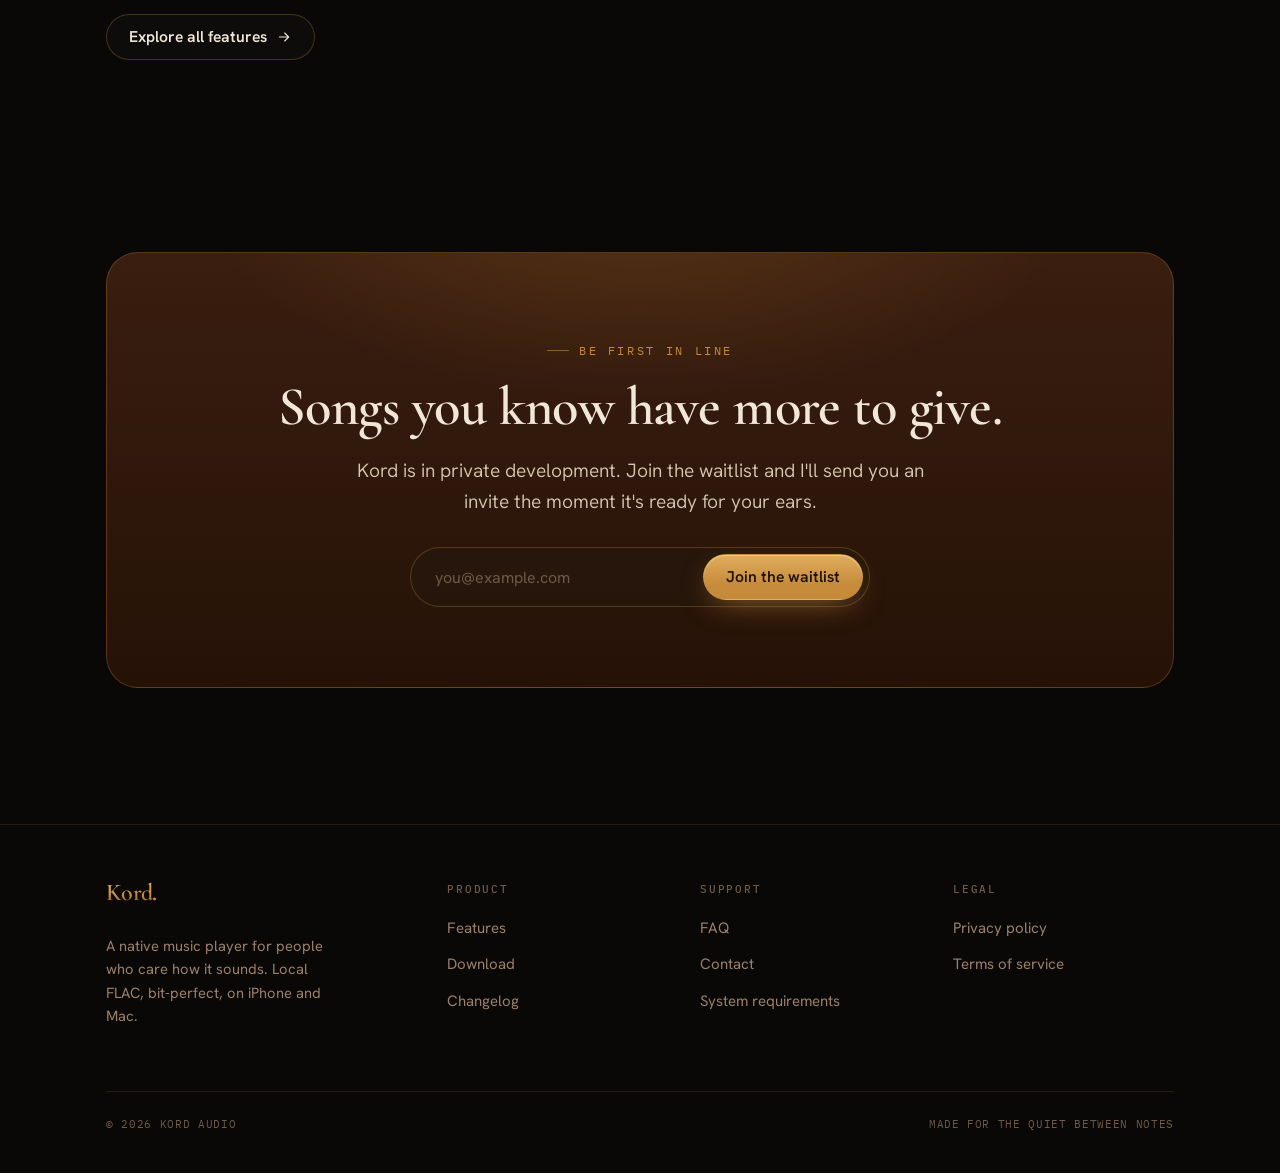
==== commit 418e0e4b: "Replace features heading with a plainer line Co-Authored-By: Claude Opus 4.8 <noreply@anthropic.com>" ====
--- a/index.html
+++ b/index.html
@@ -728,7 +728,7 @@
     <div class="container">
       <div class="reveal" style="max-width: 640px; margin-bottom: 44px;">
         <p class="eyebrow">What's inside</p>
-        <h2 class="h2">Made for audio gearheads, <em class="serif-italic">with an Apple philosophy</em>.</h2>
+        <h2 class="h2">A short feature list, <em class="serif-italic">on purpose</em>.</h2>
       </div>
 
       <div class="grid-features">
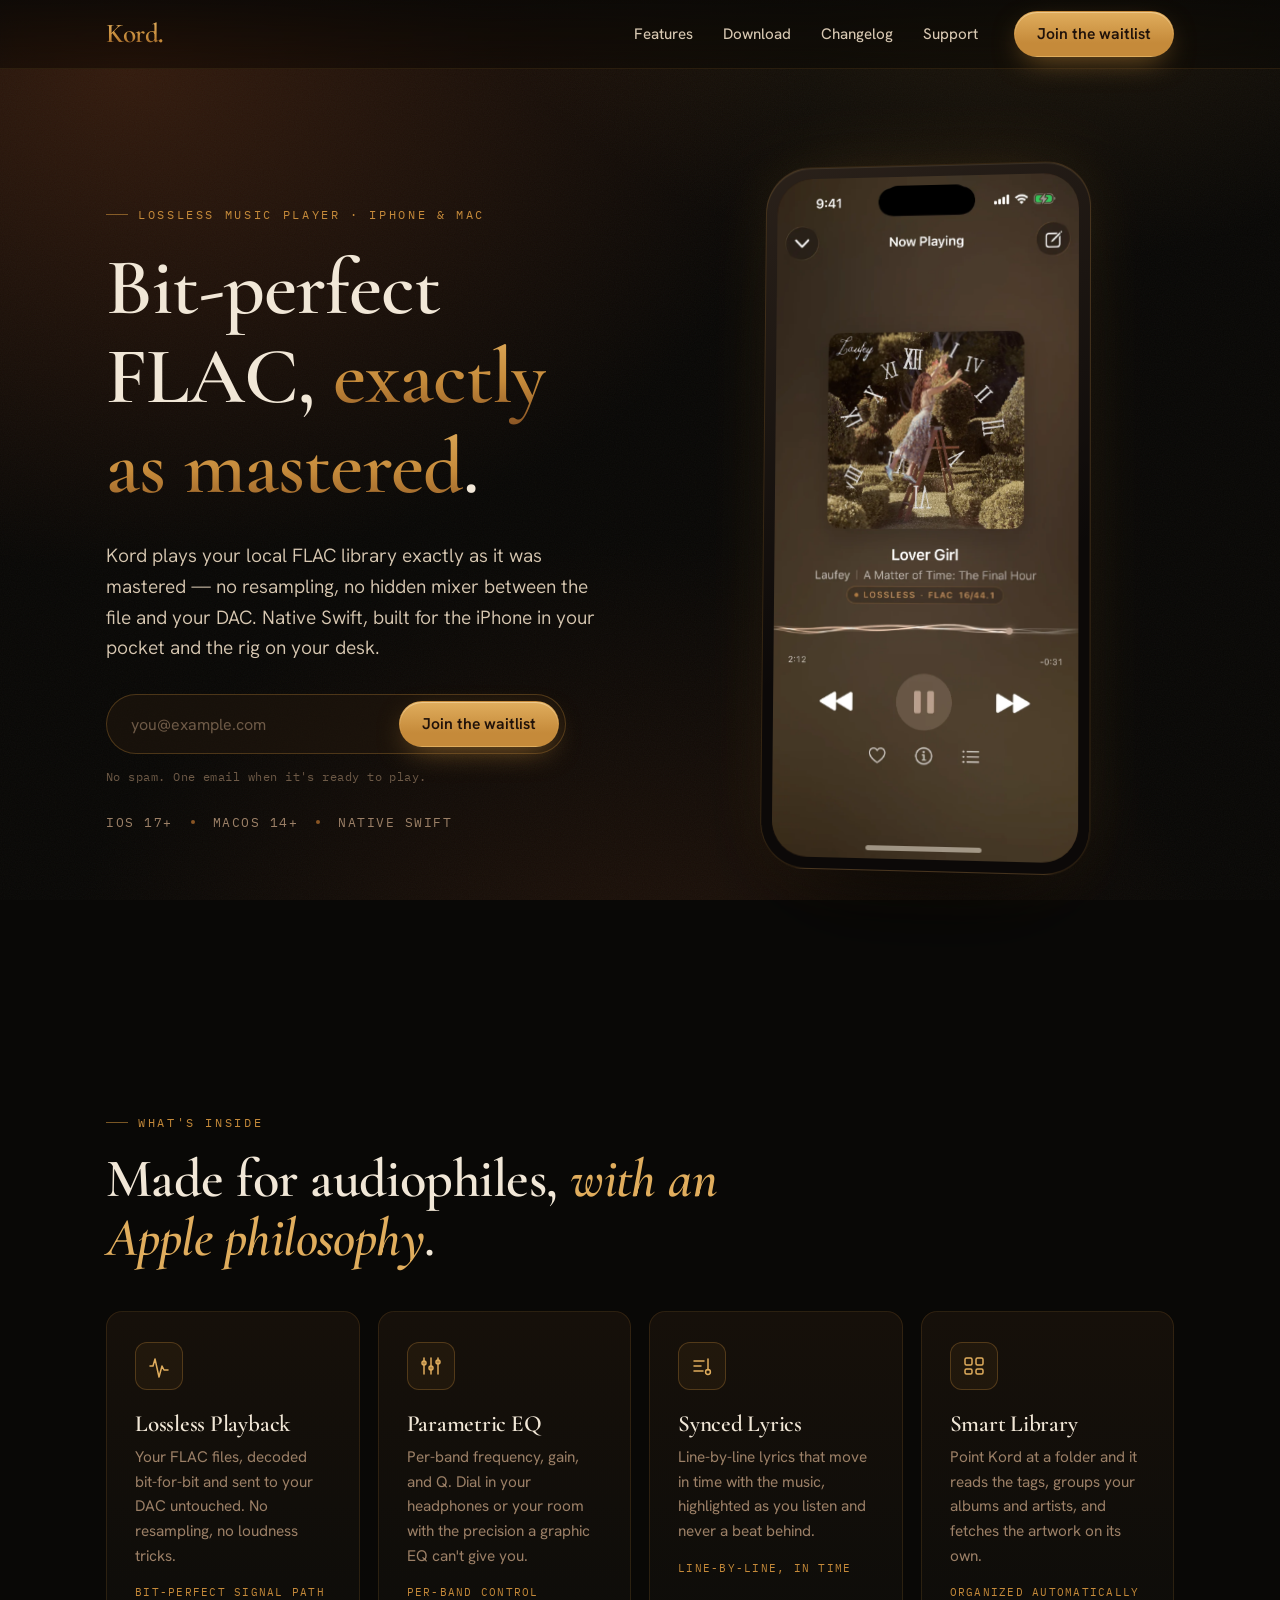
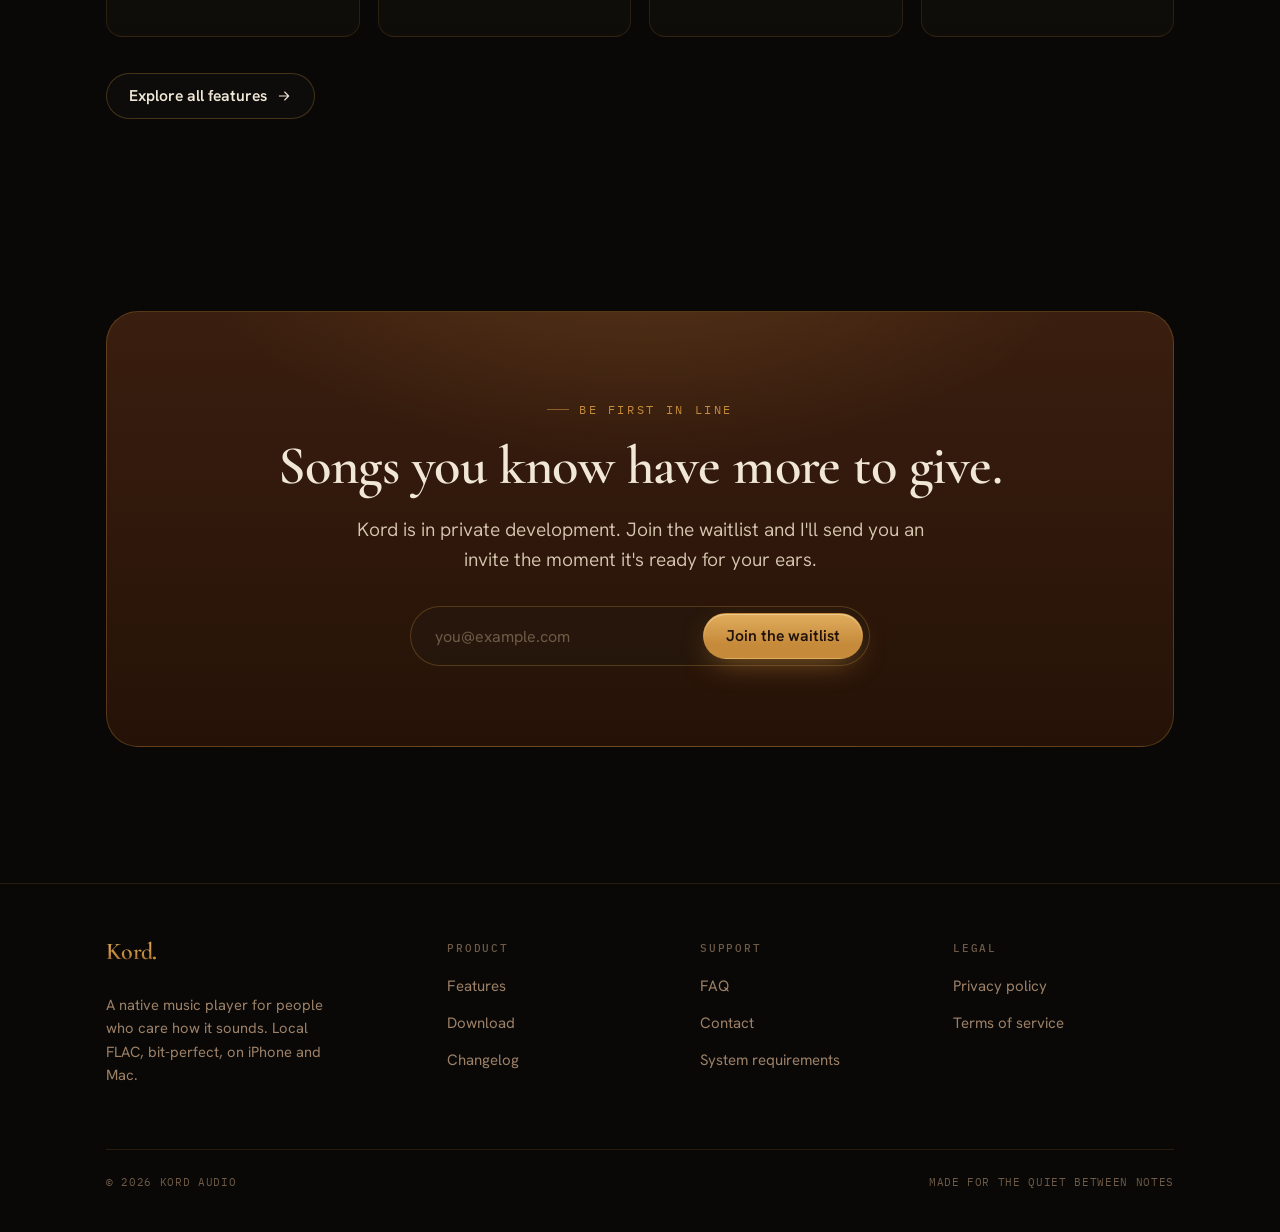
==== commit a8517c2f: "Use "audiophiles" in the features heading Co-Authored-By: Claude Opus 4.8 <noreply@anthropic.com>" ====
--- a/index.html
+++ b/index.html
@@ -728,7 +728,7 @@
     <div class="container">
       <div class="reveal" style="max-width: 640px; margin-bottom: 44px;">
         <p class="eyebrow">What's inside</p>
-        <h2 class="h2">A short feature list, <em class="serif-italic">on purpose</em>.</h2>
+        <h2 class="h2">Made for audiophiles, <em class="serif-italic">with an Apple philosophy</em>.</h2>
       </div>
 
       <div class="grid-features">
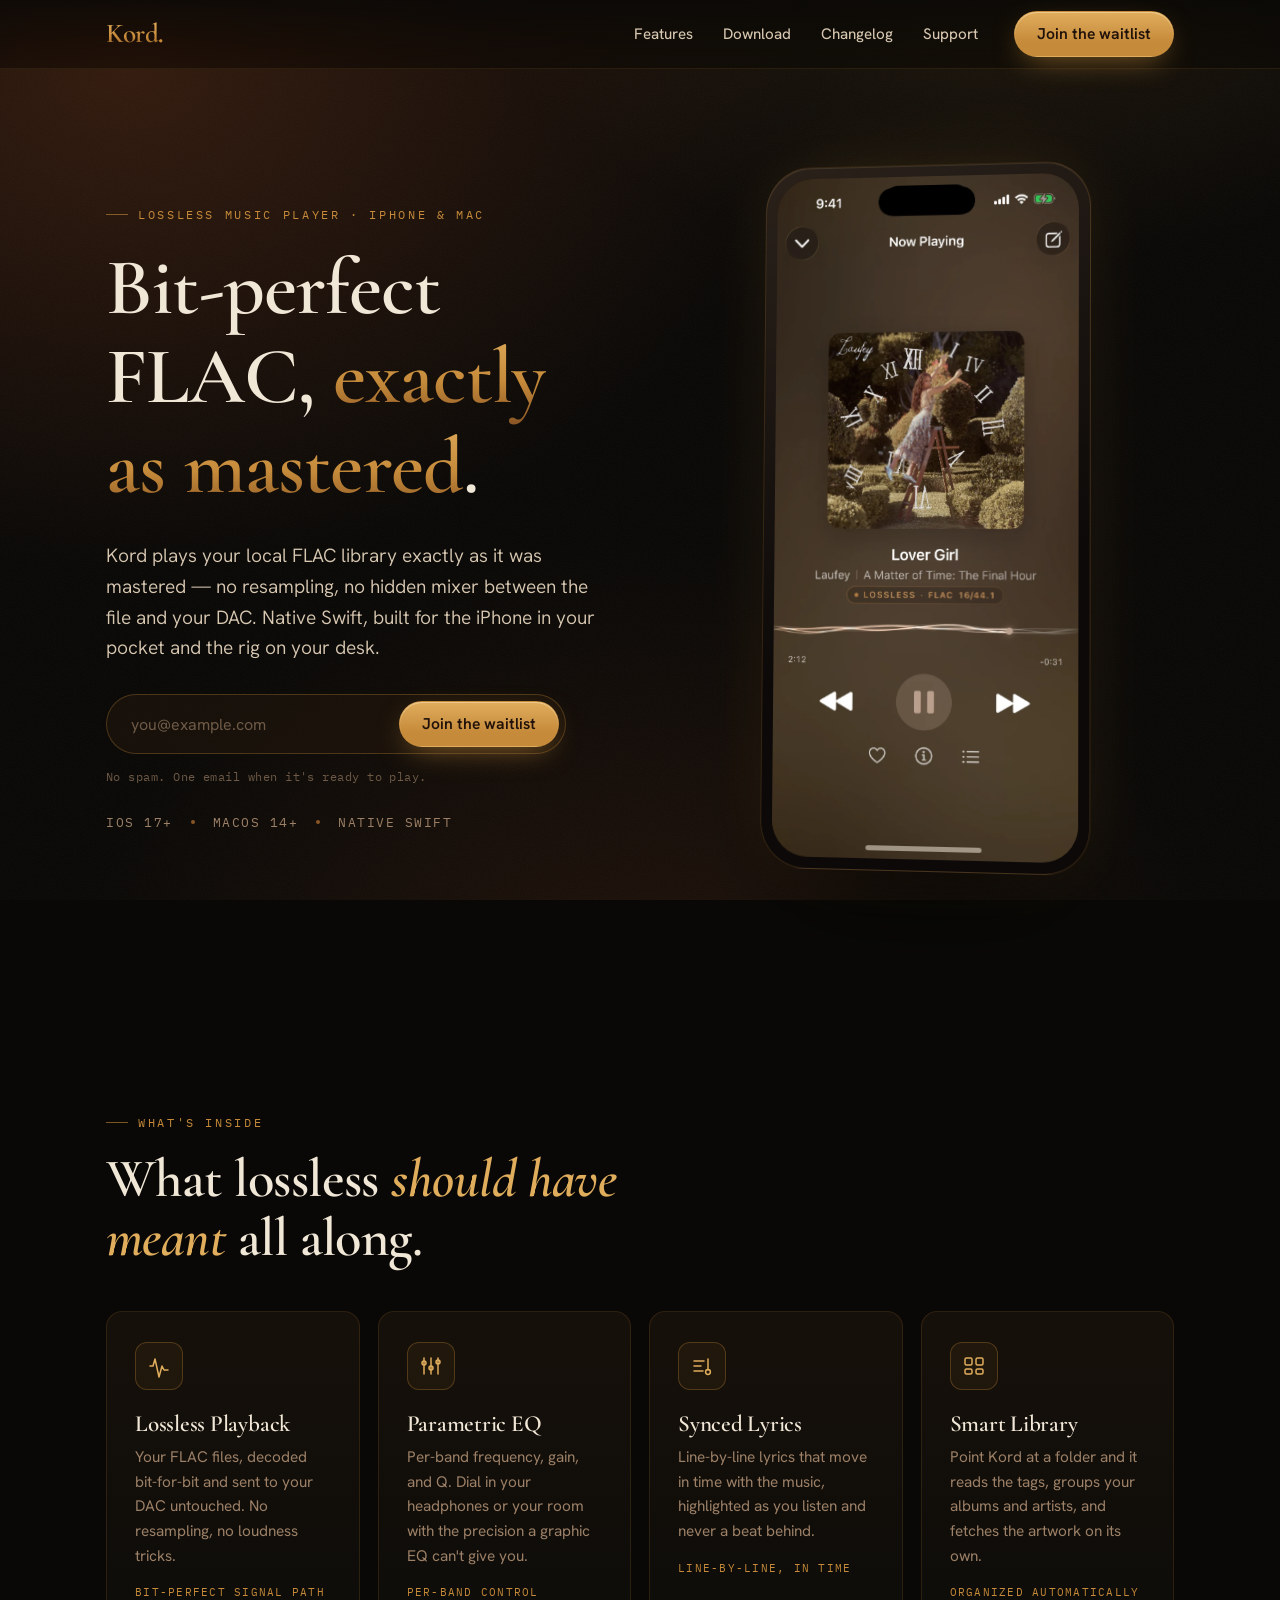
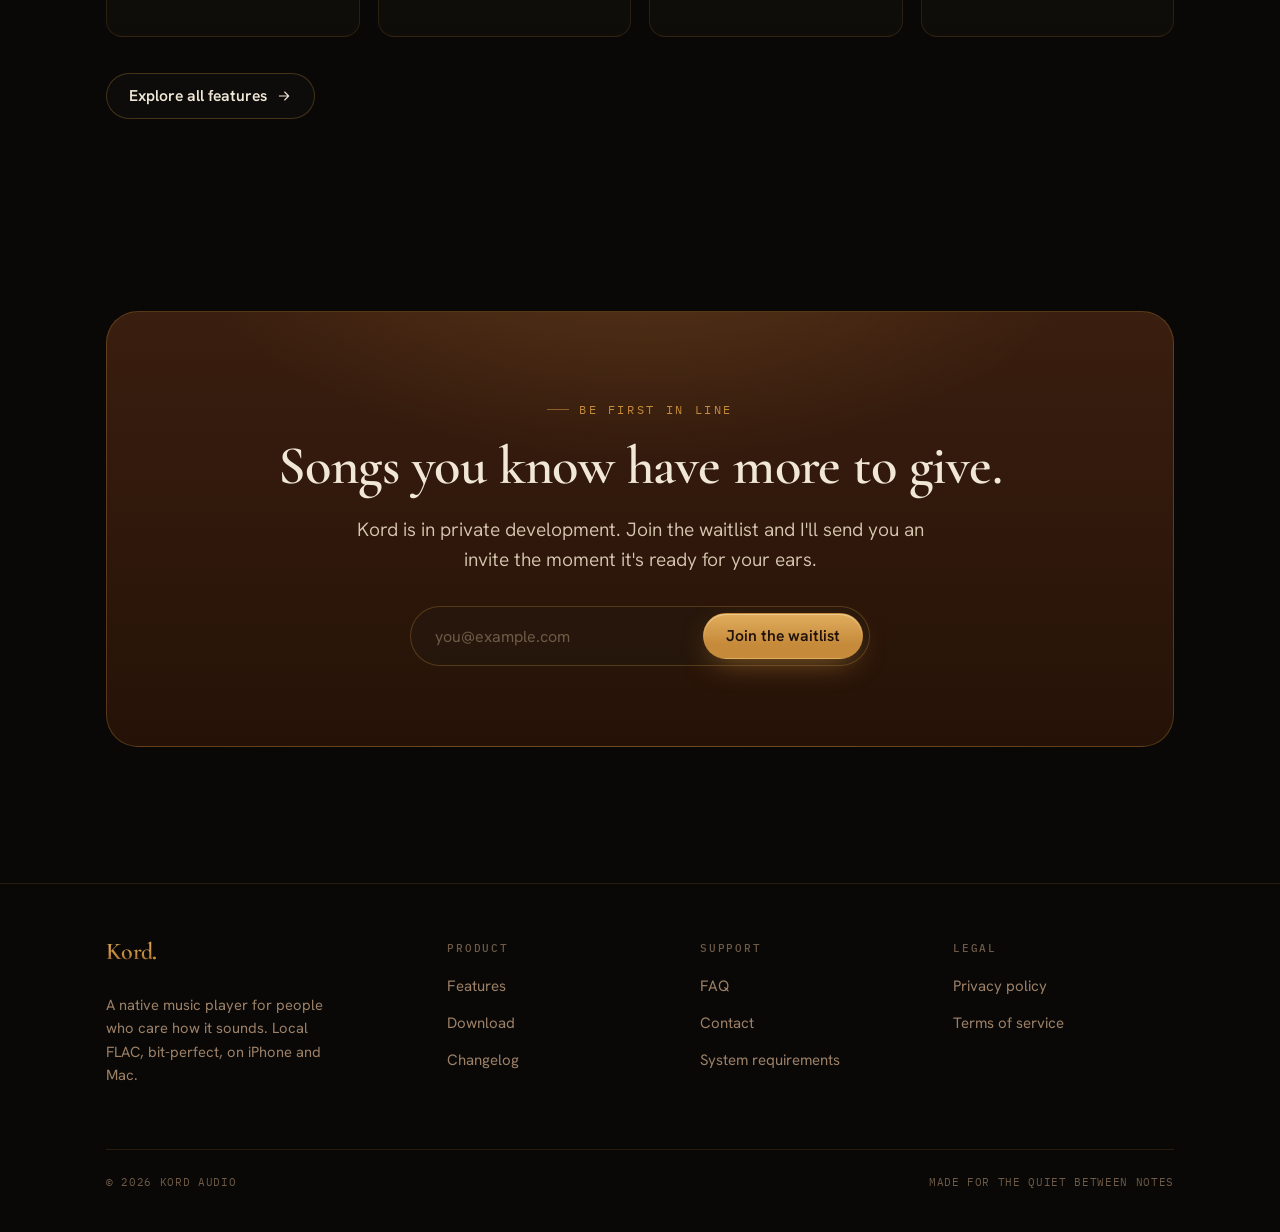
==== commit 11710ab1: "Reword features heading: "What lossless should have meant all along" Co-Authored-By: Claude Opus 4.8" ====
--- a/index.html
+++ b/index.html
@@ -728,7 +728,7 @@
     <div class="container">
       <div class="reveal" style="max-width: 640px; margin-bottom: 44px;">
         <p class="eyebrow">What's inside</p>
-        <h2 class="h2">Made for audiophiles, <em class="serif-italic">with an Apple philosophy</em>.</h2>
+        <h2 class="h2">What lossless <em class="serif-italic">should have meant</em> all along.</h2>
       </div>
 
       <div class="grid-features">
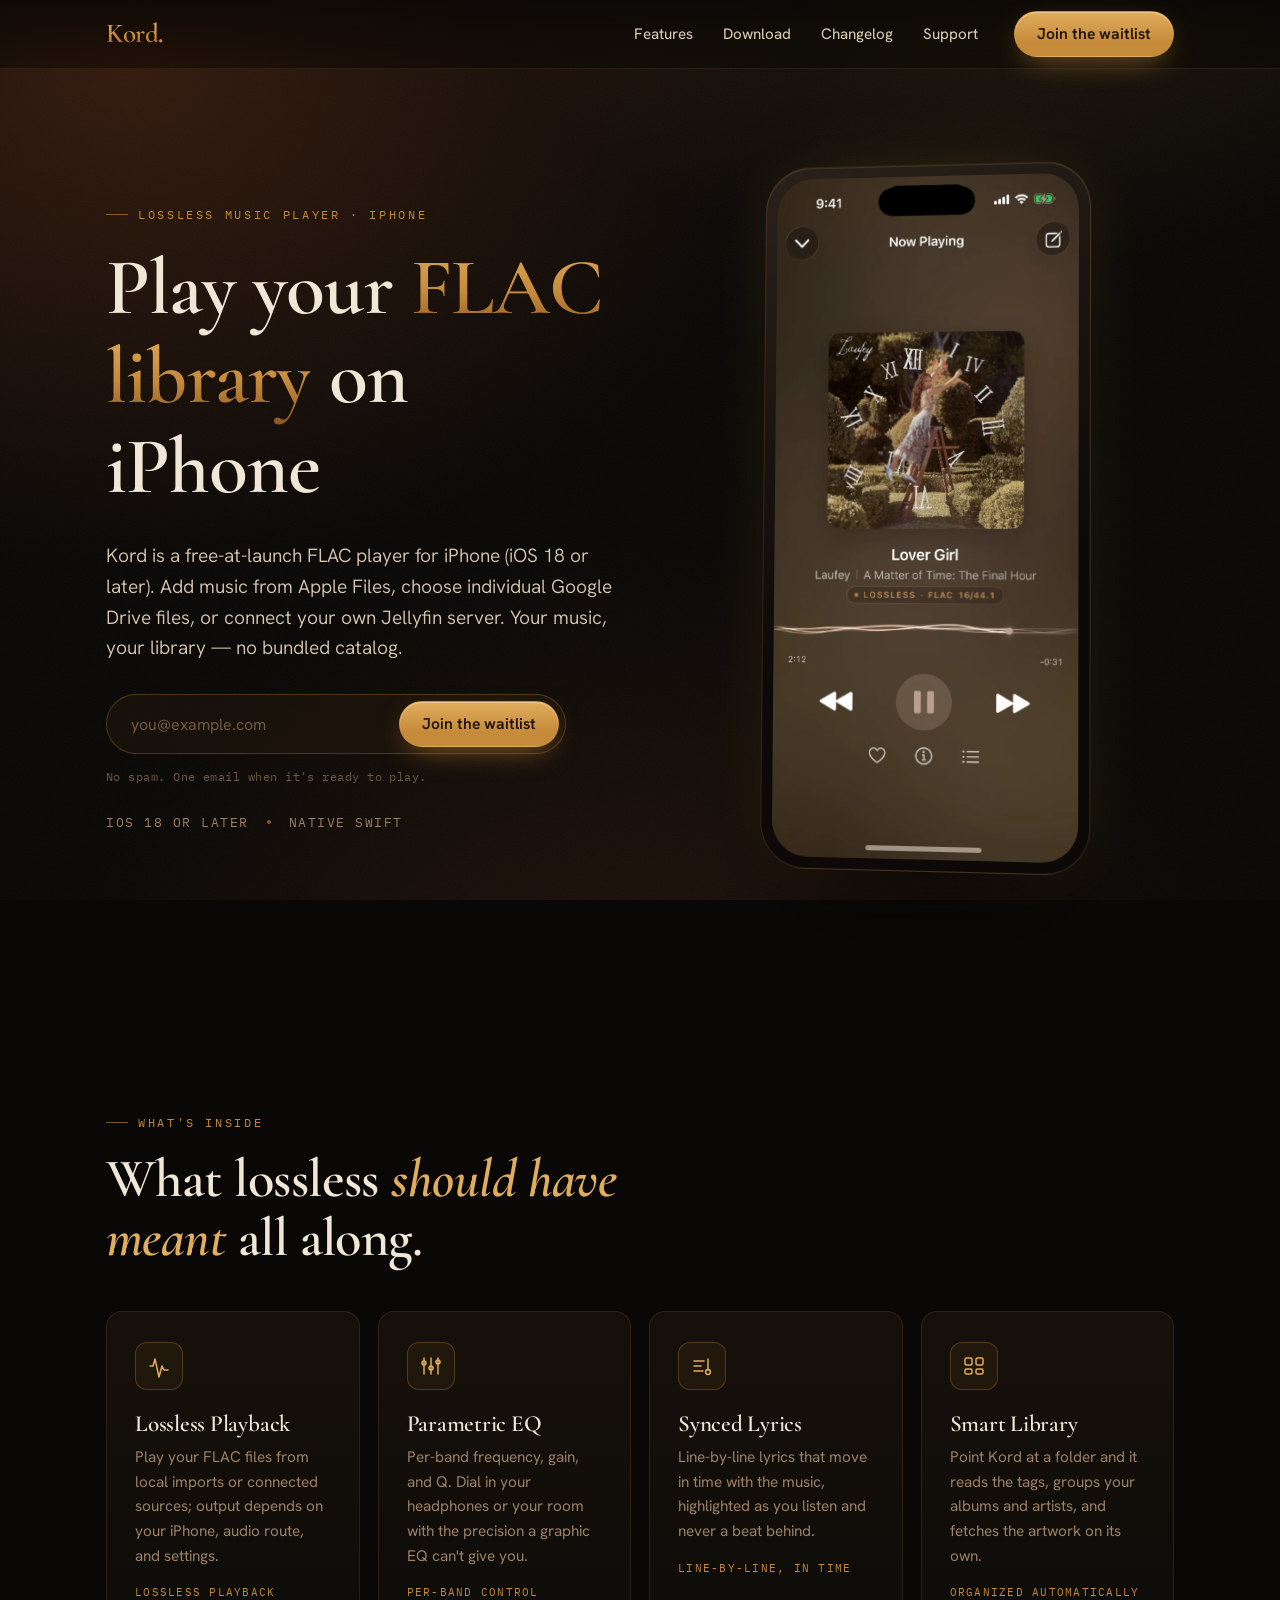
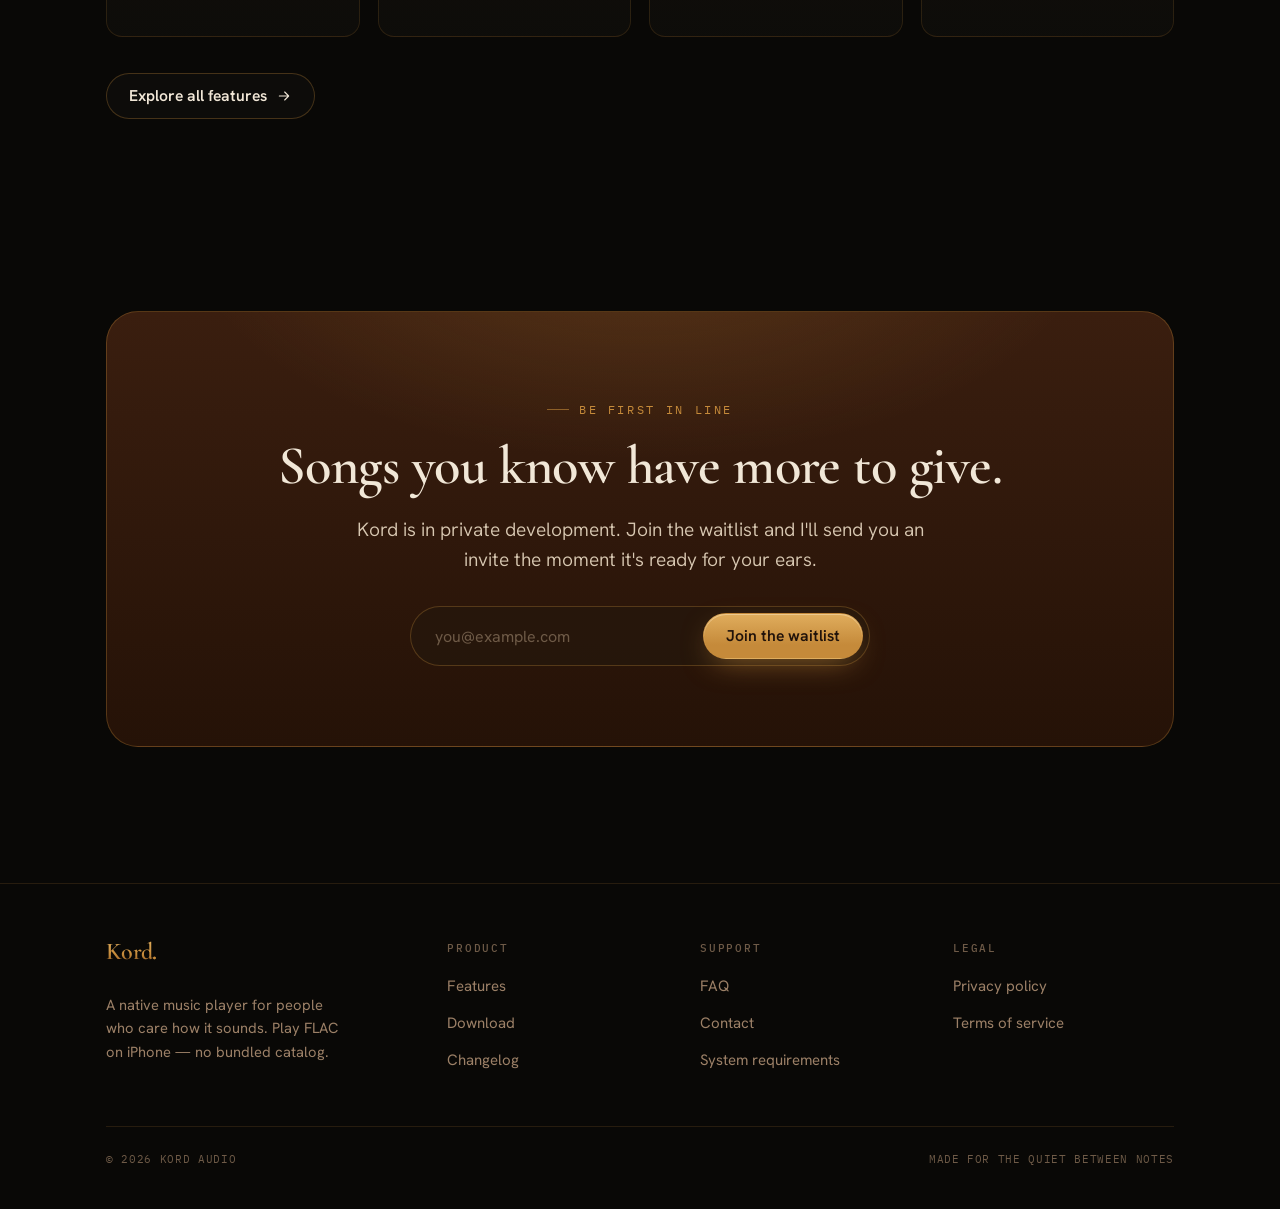
==== commit 6faf9277: "Correct site copy for the iPhone v1 launch and add screenshot credits Remove iOS 17, Mac, paid, loca" ====
--- a/index.html
+++ b/index.html
@@ -5,13 +5,13 @@
 <meta name="viewport" content="width=device-width, initial-scale=1.0" />
 <link rel="preconnect" href="https://fonts.googleapis.com" />
 <link rel="preconnect" href="https://fonts.gstatic.com" crossorigin />
-<title>Kord — Bit-perfect FLAC, exactly as mastered</title>
-<meta name="description" content="Kord is a native iPhone and Mac music player for audiophiles. Lossless, bit-perfect FLAC playback with parametric EQ, line-by-line synced lyrics, and an automatically organized library." />
+<title>Kord — Play your FLAC library on iPhone</title>
+<meta name="description" content="Play FLAC files on iPhone from local storage, Google Drive, or your Jellyfin server. Free at launch, no subscription." />
 
 <!-- Open Graph -->
 <meta property="og:type" content="website" />
-<meta property="og:title" content="Kord — Bit-perfect FLAC, exactly as mastered" />
-<meta property="og:description" content="A native iPhone & Mac player for audiophiles. Lossless FLAC, parametric EQ, synced lyrics, smart library." />
+<meta property="og:title" content="Kord — Play your FLAC library on iPhone" />
+<meta property="og:description" content="Play FLAC files on iPhone from local storage, Google Drive, or your Jellyfin server." />
 <meta property="og:image" content="https://kordsound.com/assets/og.png" />
 <meta property="og:image:width" content="2400" />
 <meta property="og:image:height" content="1260" />
@@ -683,9 +683,9 @@
   <section class="hero section" data-screen-label="Home / Hero">
     <div class="container hero__grid">
       <div class="hero__copy">
-        <p class="eyebrow">Lossless music player · iPhone &amp; Mac</p>
-        <h1 class="display">Bit-perfect FLAC, <span class="gold-text">exactly as mastered</span>.</h1>
-        <p class="lead">Kord plays your local FLAC library exactly as it was mastered — no resampling, no hidden mixer between the file and your DAC. Native Swift, built for the iPhone in your pocket and the rig on your desk.</p>
+        <p class="eyebrow">Lossless music player · iPhone</p>
+        <h1 class="display">Play your <span class="gold-text">FLAC library</span> on iPhone</h1>
+        <p class="lead">Kord is a free-at-launch FLAC player for iPhone (iOS 18 or later). Add music from Apple Files, choose individual Google Drive files, or connect your own Jellyfin server. Your music, your library — no bundled catalog.</p>
 
         <div id="waitlist">
           <!-- Reusable waitlist component -->
@@ -703,8 +703,7 @@
         </div>
 
         <div class="platform-tags">
-          <span>iOS 17+</span><span class="dotsep"></span>
-          <span>macOS 14+</span><span class="dotsep"></span>
+          <span>iOS 18 or later</span><span class="dotsep"></span>
           <span>Native Swift</span>
         </div>
       </div>
@@ -737,8 +736,8 @@
             <svg viewBox="0 0 24 24"><path d="M3 12h3l2-7 4 18 3-11 2 4h4" stroke-linecap="round" stroke-linejoin="round"/></svg>
           </div>
           <h3>Lossless Playback</h3>
-          <p>Your FLAC files, decoded bit-for-bit and sent to your DAC untouched. No resampling, no loudness tricks.</p>
-          <span class="fcard__tag">Bit-perfect signal path</span>
+          <p>Play your FLAC files from local imports or connected sources; output depends on your iPhone, audio route, and settings.</p>
+          <span class="fcard__tag">Lossless playback</span>
         </article>
 
         <article class="fcard reveal" data-d="1">
@@ -805,7 +804,7 @@
     <div class="footer-grid">
       <div class="footer-brand">
         <div class="wordmark wordmark--gold">Kord<span class="dot">.</span></div>
-        <p>A native music player for people who care how it sounds. Local FLAC, bit-perfect, on iPhone and Mac.</p>
+        <p>A native music player for people who care how it sounds. Play FLAC on iPhone — no bundled catalog.</p>
       </div>
       <div class="footer-col">
         <h4>Product</h4>
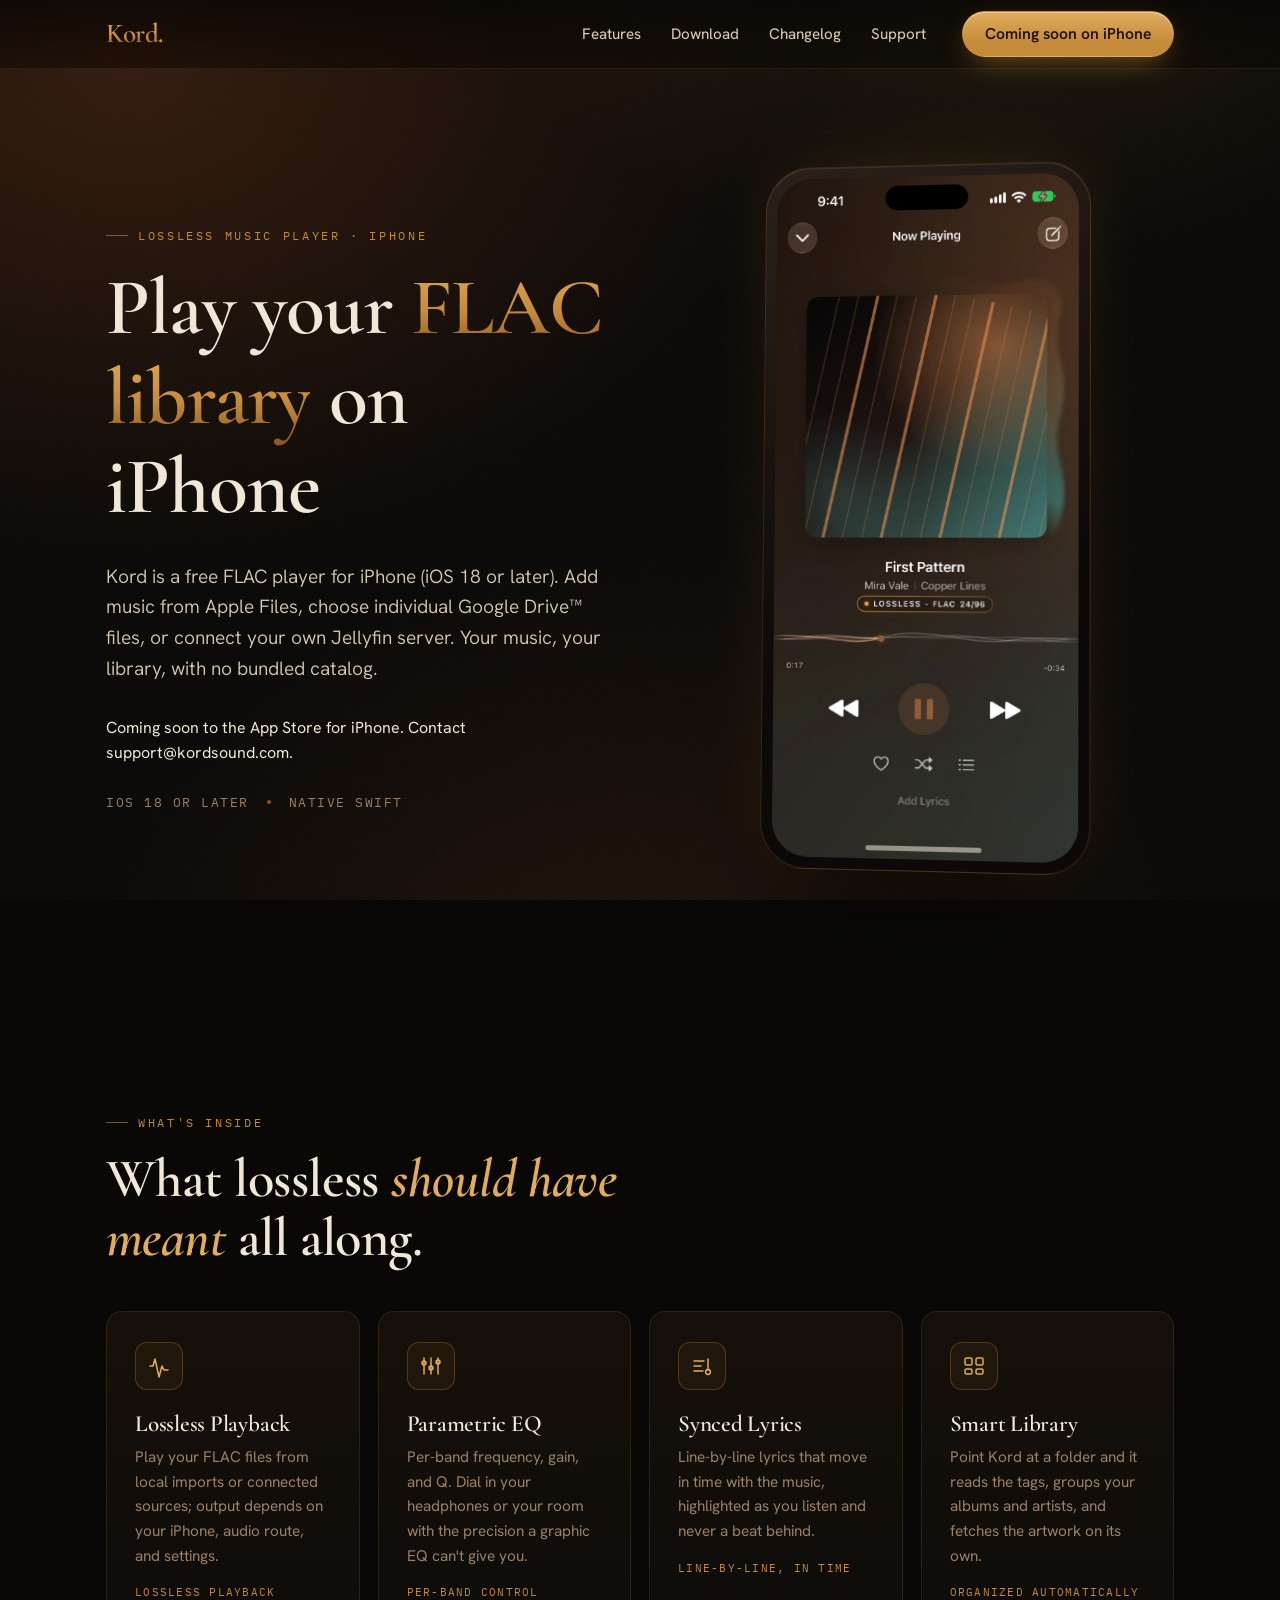
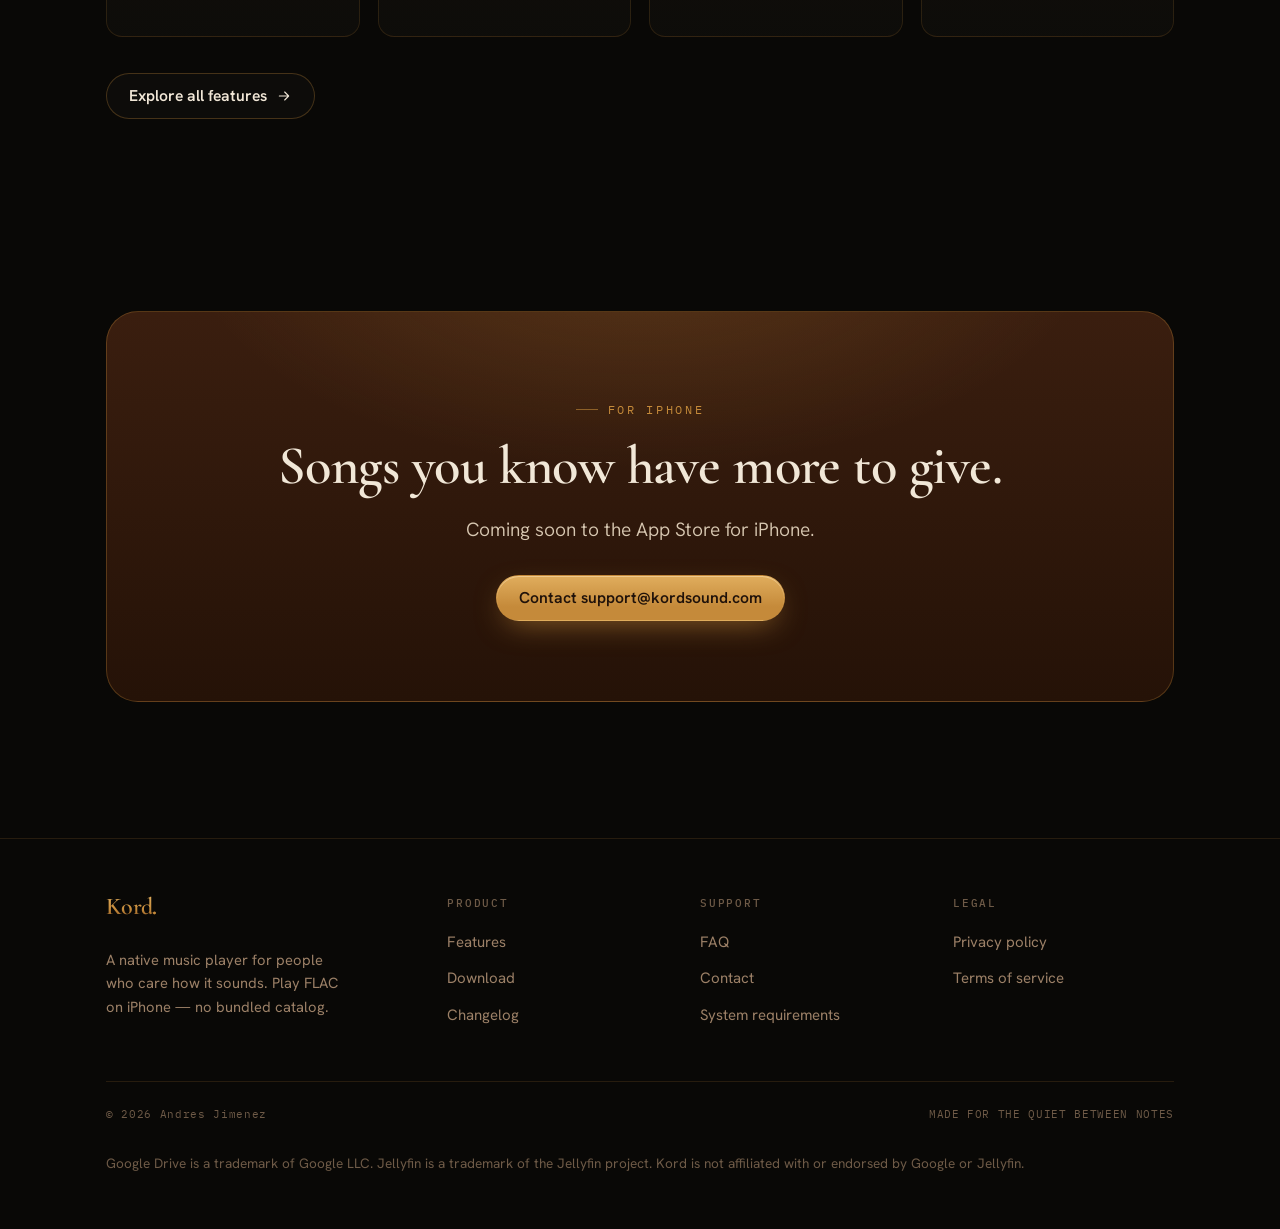
==== commit 7b93a7a2: "Update privacy policy and terms for build 5, remove the broken waitlist form, and replace real-album" ====
--- a/index.html
+++ b/index.html
@@ -305,73 +305,6 @@
 }
 .platform-tags .dotsep { width: 4px; height: 4px; border-radius: 50%; background: var(--bronze); }
 
-/* ---------- Waitlist form ---------- */
-.waitlist {
-  display: flex;
-  gap: 10px;
-  max-width: 460px;
-  background: var(--glass);
-  border: 1px solid var(--line-strong);
-  border-radius: 999px;
-  padding: 6px 6px 6px 6px;
-  transition: border-color .25s var(--ease), box-shadow .25s var(--ease);
-}
-.waitlist:focus-within {
-  border-color: var(--gold);
-  box-shadow: 0 0 0 4px rgba(197,138,58,0.12);
-}
-.waitlist input {
-  flex: 1;
-  min-width: 0;
-  background: transparent;
-  border: none;
-  outline: none;
-  color: var(--text);
-  font-family: var(--sans);
-  font-size: 1rem;
-  padding: 12px 8px 12px 18px;
-}
-.waitlist input::placeholder { color: var(--text-faint); }
-.waitlist .btn { flex-shrink: 0; }
-.waitlist--stack { flex-direction: column; border-radius: var(--radius); padding: 0; gap: 0; background: none; border: none; }
-.waitlist--stack input {
-  background: var(--glass);
-  border: 1px solid var(--line-strong);
-  border-radius: var(--radius-sm);
-  padding: 15px 18px;
-}
-.waitlist--stack .btn { width: 100%; }
-
-.waitlist-note {
-  font-family: var(--mono);
-  font-size: 11.5px;
-  letter-spacing: 0.04em;
-  color: var(--text-faint);
-  margin-top: 14px;
-}
-.waitlist-success {
-  display: none;
-  align-items: center;
-  gap: 12px;
-  max-width: 460px;
-  padding: 16px 22px;
-  border-radius: 999px;
-  background: rgba(197,138,58,0.10);
-  border: 1px solid var(--line-strong);
-  color: var(--gold-hi);
-  font-weight: 500;
-  animation: pop .5s var(--ease);
-}
-.waitlist-success.is-shown { display: flex; }
-.waitlist-form.is-done .waitlist { display: none; }
-.check-badge {
-  width: 26px; height: 26px; border-radius: 50%;
-  background: linear-gradient(180deg, var(--gold-hi), var(--gold));
-  display: grid; place-items: center; flex-shrink: 0;
-}
-.check-badge svg { width: 14px; height: 14px; stroke: #20120A; }
-@keyframes pop { from { opacity: 0; transform: scale(0.96); } to { opacity: 1; transform: scale(1); } }
-
 /* ---------- iPhone now-playing mockup (mirrors the Kord iOS app) ---------- */
 .iphone {
   width: min(330px, 82vw);
@@ -491,7 +424,6 @@
   overflow: hidden;
 }
 .cta-band h2 { margin-bottom: 16px; }
-.cta-band .waitlist, .cta-band .waitlist-success { margin-inline: auto; }
 .cta-band .lead { margin-inline: auto; margin-bottom: 30px; }
 
 /* ---------- Footer ---------- */
@@ -649,9 +581,6 @@
   }
   .nav.is-open .nav__links a { padding: 12px 0; font-size: 1.05rem; border-bottom: 1px solid var(--line); }
   .nav.is-open .nav__cta { display: flex; padding: 8px var(--gutter) 20px; position: absolute; left: 0; right: 0; top: calc(68px + 270px); background: rgba(9,8,6,0.97); }
-  .waitlist { flex-direction: column; border-radius: var(--radius); padding: 8px; gap: 8px; }
-  .waitlist input { padding: 12px 14px; }
-  .waitlist .btn { width: 100%; }
   .footer-grid { grid-template-columns: 1fr; gap: 28px; }
 }
 
@@ -670,7 +599,7 @@
         <li><a href="changelog">Changelog</a></li>
         <li><a href="support">Support</a></li>
       </ul>
-      <a class="btn btn--gold nav__cta" href="#waitlist">Join the waitlist</a>
+      <a class="btn btn--gold nav__cta" href="download">Coming soon on iPhone</a>
     </nav>
     <button class="nav-toggle" aria-label="Menu" aria-expanded="false">
       <svg viewBox="0 0 24 24" fill="none" stroke="currentColor" stroke-width="1.6"><path d="M3 6h18M3 12h18M3 18h18"/></svg>
@@ -685,22 +614,9 @@
       <div class="hero__copy">
         <p class="eyebrow">Lossless music player · iPhone</p>
         <h1 class="display">Play your <span class="gold-text">FLAC library</span> on iPhone</h1>
-        <p class="lead">Kord is a free-at-launch FLAC player for iPhone (iOS 18 or later). Add music from Apple Files, choose individual Google Drive files, or connect your own Jellyfin server. Your music, your library — no bundled catalog.</p>
-
-        <div id="waitlist">
-          <!-- Reusable waitlist component -->
-          <form class="waitlist-form" novalidate>
-            <div class="waitlist">
-              <input type="email" name="email" placeholder="you@example.com" aria-label="Email address" required />
-              <button type="submit" class="btn btn--gold">Join the waitlist</button>
-            </div>
-            <div class="waitlist-success" role="status">
-              <span class="check-badge"><svg viewBox="0 0 24 24" fill="none" stroke-width="3" stroke-linecap="round" stroke-linejoin="round"><path d="M5 13l4 4L19 7"/></svg></span>
-              <span>You're on the list. I'll email you the moment Kord ships.</span>
-            </div>
-            <p class="waitlist-note">No spam. One email when it's ready to play.</p>
-          </form>
-        </div>
+        <p class="lead">Kord is a free FLAC player for iPhone (iOS 18 or later). Add music from Apple Files, choose individual Google Drive™ files, or connect your own Jellyfin server. Your music, your library, with no bundled catalog.</p>
+
+        <p>Coming soon to the App Store for iPhone. <a href="mailto:support@kordsound.com">Contact support@kordsound.com</a>.</p>
 
         <div class="platform-tags">
           <span>iOS 18 or later</span><span class="dotsep"></span>
@@ -708,12 +624,12 @@
         </div>
       </div>
 
-      <!-- Real Kord Now Playing screenshot inside a CSS device bezel -->
+      <!-- Kord Now Playing screenshot inside a CSS device bezel -->
       <div class="hero__visual">
-        <div class="iphone" role="img" aria-label="Kord Now Playing screen on iPhone — 'Lover Girl' by Laufey playing in lossless FLAC">
+        <div class="iphone" role="img" aria-label="Kord Now Playing screen on iPhone showing fictional music">
           <div class="iphone__screen">
             <img class="iphone__shot" src="assets/now-playing.webp" width="921" height="2002"
-                 alt="Kord's Now Playing screen showing 'Lover Girl' by Laufey with album artwork, a waveform scrubber, and a lossless FLAC 16/44.1 audio badge" />
+                 alt="Kord Now Playing screen showing First Pattern by Mira Vale with original geometric artwork and a FLAC 24/96 badge" />
             <div class="iphone__island" aria-hidden="true"></div>
             <div class="ios-home" aria-hidden="true"></div>
           </div>
@@ -780,19 +696,10 @@
   <section class="section section--tight" data-screen-label="Home / CTA">
     <div class="container">
       <div class="cta-band reveal">
-        <p class="eyebrow" style="justify-content:center;">Be first in line</p>
+        <p class="eyebrow" style="justify-content:center;">For iPhone</p>
         <h2 class="h2">Songs you know have more to give.</h2>
-        <p class="lead">Kord is in private development. Join the waitlist and I'll send you an invite the moment it's ready for your ears.</p>
-        <form class="waitlist-form" novalidate>
-          <div class="waitlist">
-            <input type="email" name="email" placeholder="you@example.com" aria-label="Email address" required />
-            <button type="submit" class="btn btn--gold">Join the waitlist</button>
-          </div>
-          <div class="waitlist-success" role="status">
-            <span class="check-badge"><svg viewBox="0 0 24 24" fill="none" stroke-width="3" stroke-linecap="round" stroke-linejoin="round"><path d="M5 13l4 4L19 7"/></svg></span>
-            <span>You're on the list. I'll be in touch.</span>
-          </div>
-        </form>
+        <p class="lead">Coming soon to the App Store for iPhone.</p>
+        <a class="btn btn--gold" href="mailto:support@kordsound.com">Contact support@kordsound.com</a>
       </div>
     </div>
   </section>
@@ -831,119 +738,13 @@
       </div>
     </div>
     <div class="footer-bottom">
-      <span class="mono">© <span data-year>2026</span> KORD AUDIO</span>
+      <span class="mono">© 2026 Andres Jimenez</span>
       <span class="mono">MADE FOR THE QUIET BETWEEN NOTES</span>
+      <p>Google Drive is a trademark of Google LLC. Jellyfin is a trademark of the Jellyfin project. Kord is not affiliated with or endorsed by Google or Jellyfin.</p>
     </div>
   </div>
 </footer>
 
-<!-- Source of truth: assets/site.js (inlined below) -->
-<script id="kord-js">
-/* KORD — site interactions (vanilla, minimal) */
-(function () {
-  'use strict';
-
-  /* --- Mobile nav --- */
-  function initNav() {
-    var toggle = document.querySelector('.nav-toggle');
-    var nav = document.querySelector('.nav');
-    if (!toggle || !nav) return;
-    toggle.addEventListener('click', function () {
-      nav.classList.toggle('is-open');
-      toggle.setAttribute('aria-expanded', nav.classList.contains('is-open'));
-    });
-  }
-
-  /* --- Scroll reveals --- */
-  function initReveals() {
-    var els = document.querySelectorAll('.reveal');
-    if (!els.length) return;
-    var root = document.documentElement;
-    if (!('IntersectionObserver' in window)) { root.classList.remove('js-anim'); return; }
-    // Enable animation, but reveal anything already on-screen in the SAME tick (no flash).
-    root.classList.add('js-anim');
-    var io = new IntersectionObserver(function (entries) {
-      entries.forEach(function (en) {
-        if (en.isIntersecting) { en.target.classList.add('in'); io.unobserve(en.target); }
-      });
-    }, { threshold: 0.12, rootMargin: '0px 0px -8% 0px' });
-    var vh = window.innerHeight || 800;
-    // Reveal anything near the top immediately (absolute floor so a short
-    // capture viewport never leaves the hero hidden); observe the rest.
-    var floor = Math.max(vh * 0.95, 1100);
-    els.forEach(function (e) {
-      if (e.getBoundingClientRect().top < floor) { e.classList.add('in'); }
-      else { io.observe(e); }
-    });
-    // Safety net: never let content stay hidden.
-    setTimeout(function () { els.forEach(function (e) { e.classList.add('in'); }); }, 700);
-  }
-
-  /* --- Waitlist form (Formspree) ---
-     FORMSPREE_ID is the id at the end of your form's endpoint at
-     formspree.io (https://formspree.io/f/<id>). Until it's set,
-     submissions show a visible error instead of pretending to succeed. */
-  var FORMSPREE_ID = 'FORMSPREE_ID_HERE';
-  function initWaitlist() {
-    document.querySelectorAll('.waitlist-form').forEach(function (form) {
-      form.addEventListener('submit', function (e) {
-        e.preventDefault();
-        var input = form.querySelector('input[type="email"]');
-        if (input && !input.checkValidity()) { input.reportValidity(); return; }
-        var btn = form.querySelector('button[type="submit"]');
-        if (btn) { btn.dataset.label = btn.textContent; btn.disabled = true; btn.textContent = 'Joining…'; }
-        fetch('https://formspree.io/f/' + FORMSPREE_ID, {
-          method: 'POST',
-          headers: { 'Accept': 'application/json', 'Content-Type': 'application/json' },
-          body: JSON.stringify({ email: input ? input.value : '' })
-        }).then(function (res) {
-          if (!res.ok) throw new Error('formspree ' + res.status);
-          form.classList.add('is-done');
-          var ok = form.querySelector('.waitlist-success');
-          if (ok) ok.classList.add('is-shown');
-        }).catch(function () {
-          if (btn) { btn.disabled = false; btn.textContent = btn.dataset.label; }
-          var note = form.querySelector('.waitlist-note');
-          if (!note) {
-            note = document.createElement('p');
-            note.className = 'waitlist-note';
-            form.appendChild(note);
-          }
-          note.textContent = "Couldn't reach the list just now. Please try again in a minute.";
-        });
-      });
-    });
-  }
-
-  /* --- FAQ accordion --- */
-  function initFaq() {
-    document.querySelectorAll('.faq-item').forEach(function (item) {
-      var q = item.querySelector('.faq-q');
-      var a = item.querySelector('.faq-a');
-      if (!q || !a) return;
-      q.addEventListener('click', function () {
-        var open = item.classList.toggle('open');
-        q.setAttribute('aria-expanded', open);
-        a.style.maxHeight = open ? a.scrollHeight + 'px' : 0;
-      });
-    });
-  }
-
-  function initYear() {
-    document.querySelectorAll('[data-year]').forEach(function (el) {
-      el.textContent = new Date().getFullYear();
-    });
-  }
-
-  document.addEventListener('DOMContentLoaded', function () {
-    initNav();
-    initReveals();
-    initWaitlist();
-    initFaq();
-    initYear();
-  });
-})();
-
-</script>
+<script src="assets/site.js" defer></script>
 </body>
 </html>
